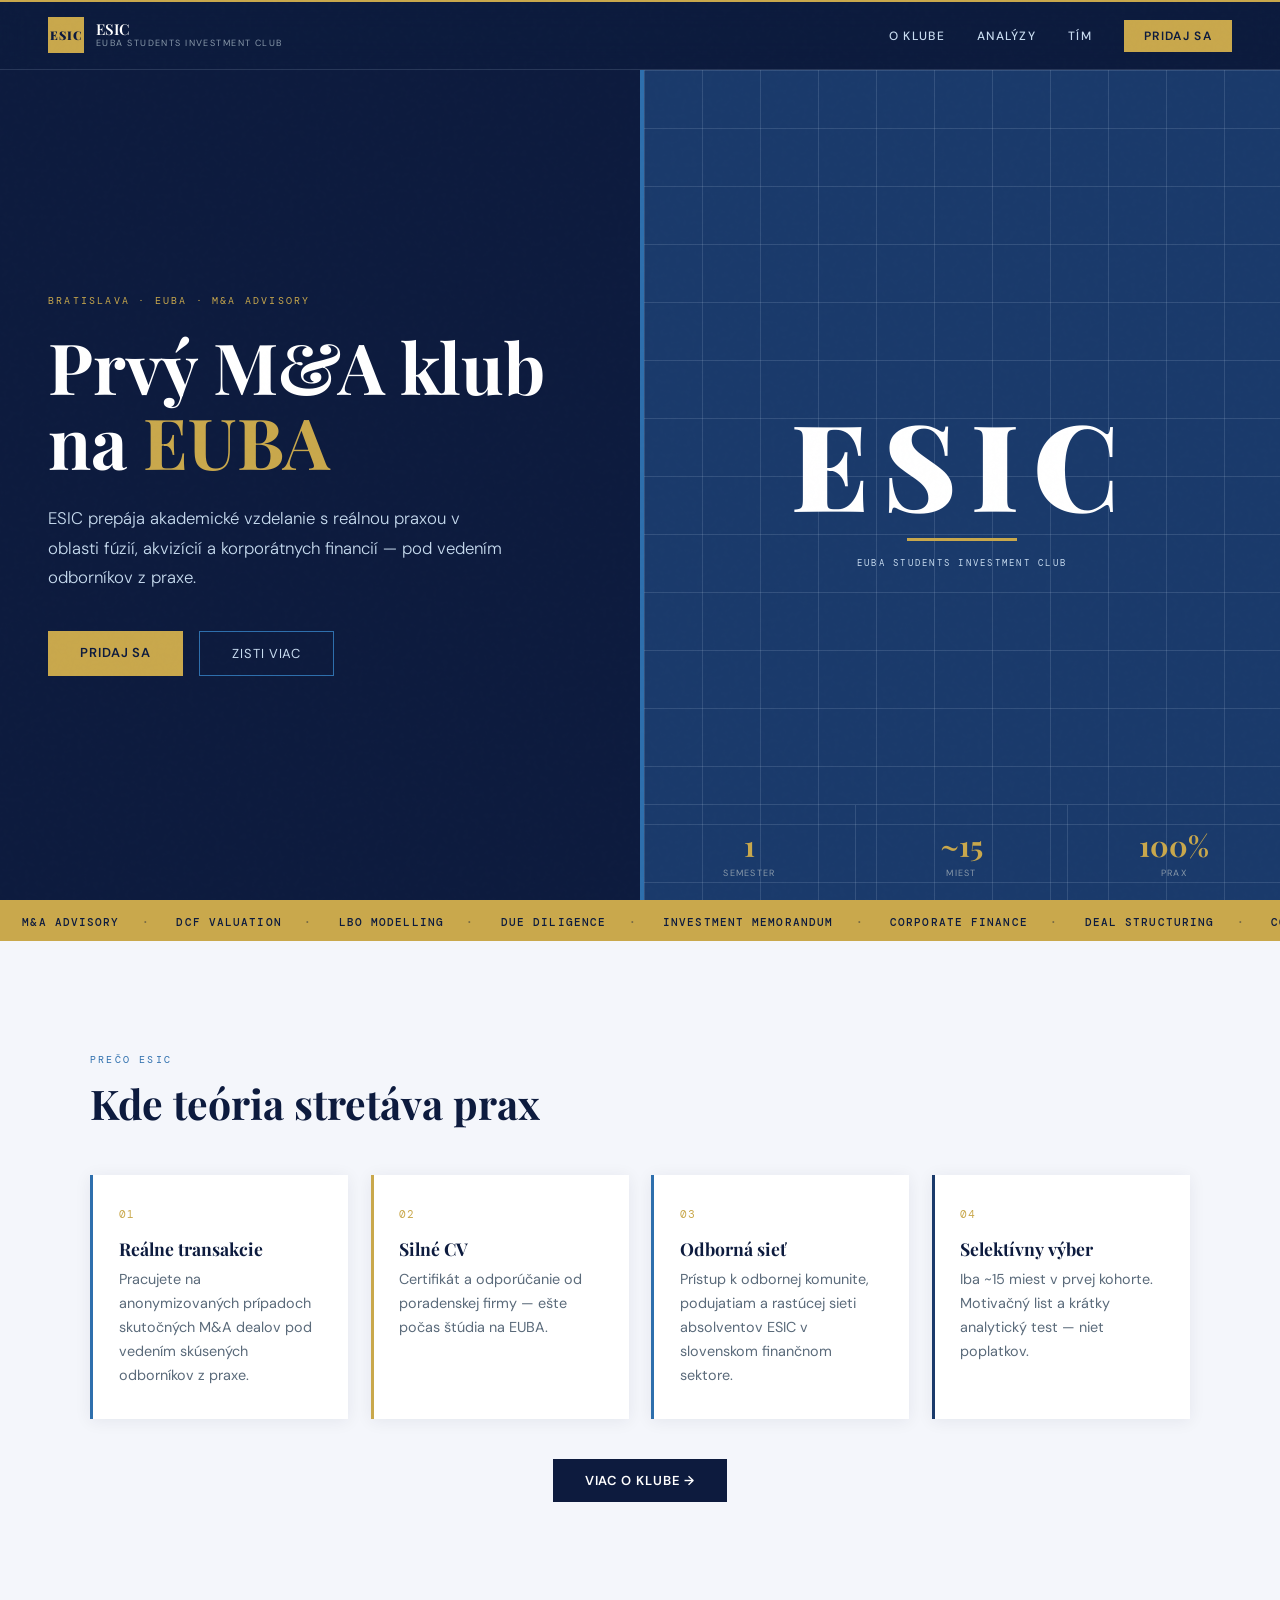
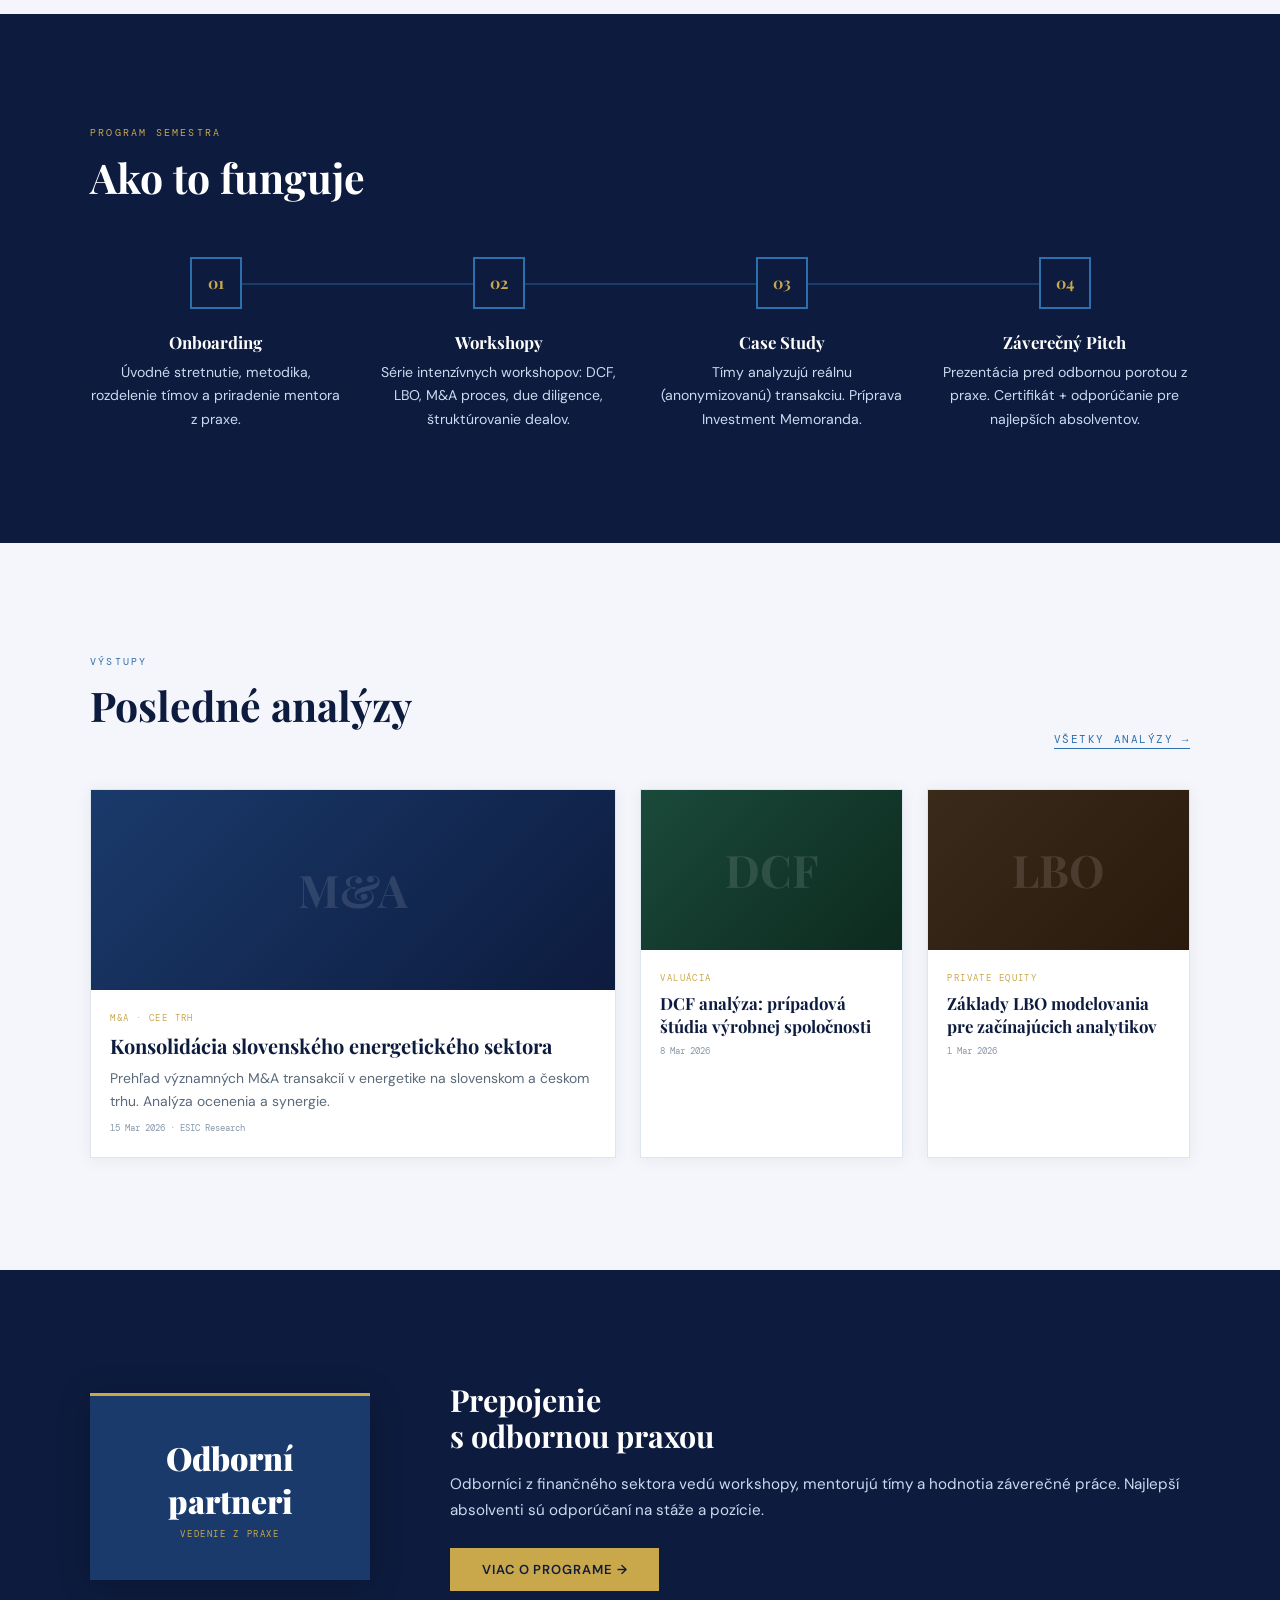
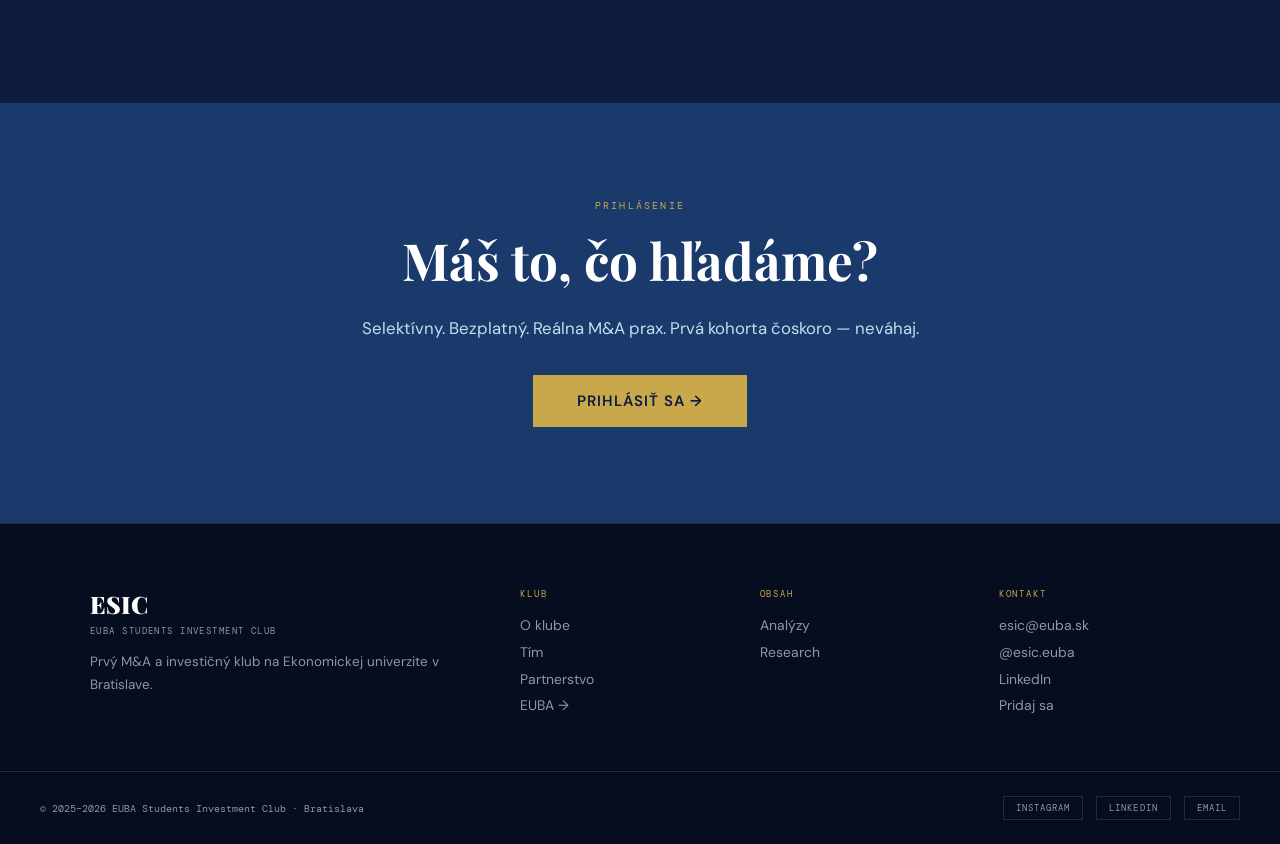
==== index.html @ 863fe32d "Add files via upload" ====
<!DOCTYPE html>
<html lang="sk">
<head>
<meta charset="UTF-8">
<meta name="viewport" content="width=device-width, initial-scale=1.0">
<title>ESIC | EUBA Students Investment Club</title>
<link rel="preconnect" href="https://fonts.googleapis.com">
<link rel="preconnect" href="https://fonts.gstatic.com" crossorigin>
<link href="https://fonts.googleapis.com/css2?family=Playfair+Display:ital,wght@0,600;0,700;0,900;1,700&family=DM+Sans:wght@300;400;500;600&family=DM+Mono:wght@400;500&display=swap" rel="stylesheet">
<link rel="stylesheet" href="style.css">
</head>
<body>

<!-- NAV -->
<nav id="navbar">
  <a href="index.html" class="nav-logo">
    <div class="nav-badge">ESIC</div>
    <div class="nav-name">ESIC <span>EUBA Students Investment Club</span></div>
  </a>
  <button class="nav-burger" id="burger" aria-label="Menu">
    <span></span><span></span><span></span>
  </button>
  <ul class="nav-links" id="navLinks">
    <li><a href="about.html">O klube</a></li>
    <li><a href="articles.html">Analýzy</a></li>
    <li><a href="team.html">Tím</a></li>
    <li><a href="join.html" class="nav-cta">Pridaj sa</a></li>
  </ul>
</nav>

<!-- HERO -->
<section class="hero">
  <div class="hero-left">
    <p class="eyebrow">Bratislava · EUBA · M&A Advisory</p>
    <h1 class="hero-title">Prvý M&amp;A klub<br>na <em>EUBA</em></h1>
    <p class="hero-sub">ESIC prepája akademické vzdelanie s reálnou praxou v oblasti fúzií, akvizícií a korporátnych financií — pod vedením odborníkov z praxe.</p>
    <div class="hero-btns">
      <a href="join.html" class="btn-gold">Pridaj sa</a>
      <a href="about.html" class="btn-outline">Zisti viac</a>
    </div>
  </div>
  <div class="hero-right">
    <div class="hero-brand">
      <div class="hero-acronym">ESIC</div>
      <div class="hero-rule"></div>
      <div class="hero-brand-sub">EUBA Students Investment Club</div>
    </div>
    <div class="hero-stats">
      <div class="stat"><span class="stat-num">1</span><span class="stat-lbl">semester</span></div>
      <div class="stat"><span class="stat-num">~15</span><span class="stat-lbl">miest</span></div>
      <div class="stat"><span class="stat-num">100%</span><span class="stat-lbl">prax</span></div>
    </div>
  </div>
</section>

<!-- TICKER -->
<div class="ticker" aria-hidden="true">
  <div class="ticker-track">
    <span>M&A Advisory</span><span class="sep">·</span>
    <span>DCF Valuation</span><span class="sep">·</span>
    <span>LBO Modelling</span><span class="sep">·</span>
    <span>Due Diligence</span><span class="sep">·</span>
    <span>Investment Memorandum</span><span class="sep">·</span>
    <span>Corporate Finance</span><span class="sep">·</span>
    <span>Deal Structuring</span><span class="sep">·</span>
    <span>Comparable Transactions</span><span class="sep">·</span>
    <span>Equity Research</span><span class="sep">·</span>
    <span>M&A Advisory</span><span class="sep">·</span>
    <span>DCF Valuation</span><span class="sep">·</span>
    <span>LBO Modelling</span><span class="sep">·</span>
    <span>Due Diligence</span><span class="sep">·</span>
    <span>Investment Memorandum</span><span class="sep">·</span>
    <span>Corporate Finance</span><span class="sep">·</span>
    <span>Deal Structuring</span><span class="sep">·</span>
    <span>Comparable Transactions</span><span class="sep">·</span>
    <span>Equity Research</span><span class="sep">·</span>
  </div>
</div>

<!-- WHY ESIC -->
<section class="why section-light">
  <div class="container">
    <div class="section-label">Prečo ESIC</div>
    <h2 class="section-title">Kde teória stretáva prax</h2>
    <div class="why-grid">
      <div class="why-card reveal">
        <div class="why-icon">01</div>
        <h3>Reálne transakcie</h3>
        <p>Pracujete na anonymizovaných prípadoch skutočných M&A dealov pod vedením skúsených odborníkov z praxe.</p>
      </div>
      <div class="why-card reveal" style="--delay:.1s">
        <div class="why-icon">02</div>
        <h3>Silné CV</h3>
        <p>Certifikát a odporúčanie od poradenskej firmy — ešte počas štúdia na EUBA.</p>
      </div>
      <div class="why-card reveal" style="--delay:.2s">
        <div class="why-icon">03</div>
        <h3>Odborná sieť</h3>
        <p>Prístup k odbornej komunite, podujatiam a rastúcej sieti absolventov ESIC v slovenskom finančnom sektore.</p>
      </div>
      <div class="why-card reveal" style="--delay:.3s">
        <div class="why-icon">04</div>
        <h3>Selektívny výber</h3>
        <p>Iba ~15 miest v prvej kohorte. Motivačný list a krátky analytický test — niet poplatkov.</p>
      </div>
    </div>
    <div class="why-cta reveal">
      <a href="about.html" class="btn-navy">Viac o klube →</a>
    </div>
  </div>
</section>

<!-- PROGRAM TIMELINE -->
<section class="timeline-section section-dark">
  <div class="container">
    <div class="section-label gold">Program semestra</div>
    <h2 class="section-title white">Ako to funguje</h2>
    <div class="timeline">
      <div class="tl-step reveal">
        <div class="tl-dot">01</div>
        <div class="tl-content">
          <h3>Onboarding</h3>
          <p>Úvodné stretnutie, metodika, rozdelenie tímov a priradenie mentora z praxe.</p>
        </div>
      </div>
      <div class="tl-step reveal" style="--delay:.1s">
        <div class="tl-dot">02</div>
        <div class="tl-content">
          <h3>Workshopy</h3>
          <p>Série intenzívnych workshopov: DCF, LBO, M&A proces, due diligence, štruktúrovanie dealov.</p>
        </div>
      </div>
      <div class="tl-step reveal" style="--delay:.2s">
        <div class="tl-dot">03</div>
        <div class="tl-content">
          <h3>Case Study</h3>
          <p>Tímy analyzujú reálnu (anonymizovanú) transakciu. Príprava Investment Memoranda.</p>
        </div>
      </div>
      <div class="tl-step reveal" style="--delay:.3s">
        <div class="tl-dot">04</div>
        <div class="tl-content">
          <h3>Záverečný Pitch</h3>
          <p>Prezentácia pred odbornou porotou z praxe. Certifikát + odporúčanie pre najlepších absolventov.</p>
        </div>
      </div>
    </div>
  </div>
</section>

<!-- LATEST ARTICLES PREVIEW -->
<section class="articles-preview section-light">
  <div class="container">
    <div class="section-header">
      <div>
        <div class="section-label">Výstupy</div>
        <h2 class="section-title">Posledné analýzy</h2>
      </div>
      <a href="articles.html" class="link-arrow">Všetky analýzy →</a>
    </div>
    <div class="articles-grid">
      <a href="articles.html" class="article-card featured reveal">
        <div class="article-thumb" style="background:linear-gradient(135deg,#1A3A6B,#0D1B3E)">
          <span class="thumb-label">M&A</span>
        </div>
        <div class="article-body">
          <span class="article-cat">M&A · CEE trh</span>
          <h3>Konsolidácia slovenského energetického sektora</h3>
          <p>Prehľad významných M&A transakcií v energetike na slovenskom a českom trhu. Analýza ocenenia a synergie.</p>
          <span class="article-meta">15 Mar 2026 · ESIC Research</span>
        </div>
      </a>
      <a href="articles.html" class="article-card reveal" style="--delay:.1s">
        <div class="article-thumb" style="background:linear-gradient(135deg,#1A4A3B,#0D2A1E)">
          <span class="thumb-label">DCF</span>
        </div>
        <div class="article-body">
          <span class="article-cat">Valuácia</span>
          <h3>DCF analýza: prípadová štúdia výrobnej spoločnosti</h3>
          <span class="article-meta">8 Mar 2026</span>
        </div>
      </a>
      <a href="articles.html" class="article-card reveal" style="--delay:.2s">
        <div class="article-thumb" style="background:linear-gradient(135deg,#3A2A1A,#2A1A0D)">
          <span class="thumb-label">LBO</span>
        </div>
        <div class="article-body">
          <span class="article-cat">Private Equity</span>
          <h3>Základy LBO modelovania pre začínajúcich analytikov</h3>
          <span class="article-meta">1 Mar 2026</span>
        </div>
      </a>
    </div>
  </div>
</section>

<!-- PARTNER STRIP -->
<section class="partner-strip section-dark">
  <div class="container partner-inner">
    <div class="partner-badge reveal">
      <div class="partner-name">Odborní partneri</div>
      <div class="partner-sub">Vedenie z praxe</div>
    </div>
    <div class="partner-text reveal" style="--delay:.1s">
      <h2 class="white">Prepojenie<br>s odbornou praxou</h2>
      <p>Odborníci z finančného sektora vedú workshopy, mentorujú tímy a hodnotia záverečné práce. Najlepší absolventi sú odporúčaní na stáže a pozície.</p>
      <a href="about.html#partner" class="btn-gold" style="margin-top:1.5rem;display:inline-block">Viac o programe →</a>
    </div>
  </div>
</section>

<!-- JOIN CTA -->
<section class="join-cta section-royal">
  <div class="container text-center reveal">
    <div class="section-label gold">Prihlásenie</div>
    <h2 class="white" style="font-family:var(--font-display);font-size:clamp(2rem,4vw,3.2rem);font-weight:700;margin:.5rem 0 1.2rem">Máš to, čo hľadáme?</h2>
    <p style="color:var(--sky);max-width:560px;margin:0 auto 2rem;font-size:1.05rem;line-height:1.75">Selektívny. Bezplatný. Reálna M&A prax. Prvá kohorta čoskoro — neváhaj.</p>
    <a href="join.html" class="btn-gold" style="font-size:15px;padding:16px 44px">Prihlásiť sa →</a>
  </div>
</section>

<!-- FOOTER -->
<footer>
  <div class="container footer-grid">
    <div class="footer-brand">
      <div class="footer-logo">ESIC</div>
      <div class="footer-tagline">EUBA Students Investment Club</div>
      <p>Prvý M&A a investičný klub na Ekonomickej univerzite v Bratislave.</p>
    </div>
    <div class="footer-col">
      <div class="footer-col-title">Klub</div>
      <a href="about.html">O klube</a>
      <a href="team.html">Tím</a>
      <a href="about.html#partner">Partnerstvo</a>
      <a href="https://www.euba.sk" target="_blank" rel="noopener">EUBA →</a>
    </div>
    <div class="footer-col">
      <div class="footer-col-title">Obsah</div>
      <a href="articles.html">Analýzy</a>
      <a href="articles.html">Research</a>
    </div>
    <div class="footer-col">
      <div class="footer-col-title">Kontakt</div>
      <a href="mailto:esic@euba.sk">esic@euba.sk</a>
      <a href="https://instagram.com/esic.euba" target="_blank" rel="noopener">@esic.euba</a>
      <a href="https://www.linkedin.com/groups/17961060" target="_blank" rel="noopener">LinkedIn</a>
      <a href="join.html">Pridaj sa</a>
    </div>
  </div>
  <div class="footer-bottom">
    <span>© 2025–2026 EUBA Students Investment Club · Bratislava</span>
    <div class="footer-socials">
      <a href="https://instagram.com/esic.euba" target="_blank" rel="noopener">Instagram</a>
      <a href="https://www.linkedin.com/groups/17961060" target="_blank" rel="noopener">LinkedIn</a>
      <a href="mailto:esic@euba.sk">Email</a>
    </div>
  </div>
</footer>

<script src="main.js"></script>
</body>
</html>
---- style.css ----
/* ── VARIABLES ─────────────────────────────────────────────────────────── */
:root {
  --navy:    #0D1B3E;
  --royal:   #1A3A6B;
  --steel:   #2E6FAD;
  --sky:     #C8DCF0;
  --gold:    #C9A84C;
  --gold-l:  #E8C96A;
  --white:   #FFFFFF;
  --off:     #F4F6FB;
  --gray:    #8899AA;
  --dark:    #1C1C1C;
  --border:  rgba(200,220,240,0.15);

  --font-display: 'Playfair Display', Georgia, serif;
  --font-body:    'DM Sans', system-ui, sans-serif;
  --font-mono:    'DM Mono', 'Courier New', monospace;
}

/* ── RESET ──────────────────────────────────────────────────────────────── */
*, *::before, *::after { box-sizing: border-box; margin: 0; padding: 0; }
html { scroll-behavior: smooth; }
body {
  font-family: var(--font-body);
  background: var(--navy);
  color: var(--white);
  overflow-x: hidden;
}
a { text-decoration: none; color: inherit; }
img { display: block; max-width: 100%; }

/* ── NOISE ──────────────────────────────────────────────────────────────── */
body::after {
  content: '';
  position: fixed; inset: 0;
  background-image: url("data:image/svg+xml,%3Csvg viewBox='0 0 200 200' xmlns='http://www.w3.org/2000/svg'%3E%3Cfilter id='n'%3E%3CfeTurbulence type='fractalNoise' baseFrequency='0.85' numOctaves='4' stitchTiles='stitch'/%3E%3C/filter%3E%3Crect width='100%25' height='100%25' filter='url(%23n)' opacity='0.035'/%3E%3C/svg%3E");
  pointer-events: none; z-index: 9999; opacity: .35;
}

/* ── CONTAINER ──────────────────────────────────────────────────────────── */
.container { max-width: 1180px; margin: 0 auto; padding: 0 2.5rem; }

/* ── SECTIONS ───────────────────────────────────────────────────────────── */
.section-dark  { background: var(--navy); padding: 7rem 0; }
.section-light { background: var(--off);  padding: 7rem 0; color: var(--dark); }
.section-royal { background: var(--royal); padding: 7rem 0; }
.text-center   { text-align: center; }

/* ── TYPOGRAPHY ─────────────────────────────────────────────────────────── */
.section-label {
  font-family: var(--font-mono);
  font-size: 10px;
  letter-spacing: .22em;
  text-transform: uppercase;
  color: var(--steel);
  margin-bottom: .9rem;
}
.section-label.gold { color: var(--gold); }

.section-title {
  font-family: var(--font-display);
  font-size: clamp(1.9rem, 3.2vw, 2.8rem);
  font-weight: 700;
  line-height: 1.15;
  color: var(--navy);
  margin-bottom: 1.2rem;
}
.section-title.white, h2.white { color: var(--white); }

/* ── BUTTONS ────────────────────────────────────────────────────────────── */
.btn-gold {
  display: inline-block;
  padding: 13px 32px;
  background: var(--gold);
  color: var(--navy);
  font-weight: 600;
  font-size: 13px;
  letter-spacing: .07em;
  text-transform: uppercase;
  transition: background .2s, transform .15s, box-shadow .2s;
}
.btn-gold:hover {
  background: var(--gold-l);
  transform: translateY(-2px);
  box-shadow: 0 8px 24px rgba(201,168,76,.28);
}
.btn-outline {
  display: inline-block;
  padding: 13px 32px;
  border: 1px solid var(--steel);
  color: var(--sky);
  font-size: 13px;
  letter-spacing: .07em;
  text-transform: uppercase;
  transition: border-color .2s, color .2s;
}
.btn-outline:hover { border-color: var(--gold); color: var(--gold); }
.btn-navy {
  display: inline-block;
  padding: 13px 32px;
  background: var(--navy);
  color: var(--white);
  font-weight: 600;
  font-size: 13px;
  letter-spacing: .07em;
  text-transform: uppercase;
  transition: background .2s;
}
.btn-navy:hover { background: var(--royal); }

/* ── NAV ────────────────────────────────────────────────────────────────── */
nav {
  position: fixed; top: 0; left: 0; right: 0; z-index: 1000;
  height: 70px;
  display: flex; align-items: center; justify-content: space-between;
  padding: 0 3rem;
  background: rgba(13,27,62,.93);
  backdrop-filter: blur(14px);
  border-bottom: 1px solid var(--border);
  transition: background .3s;
}
nav::before {
  content: '';
  position: absolute; top: 0; left: 0; right: 0; height: 2px;
  background: var(--gold);
}
.nav-logo { display: flex; align-items: center; gap: 12px; }
.nav-badge {
  width: 36px; height: 36px;
  background: var(--gold);
  display: flex; align-items: center; justify-content: center;
  font-family: var(--font-display);
  font-size: 12px; font-weight: 900;
  color: var(--navy); letter-spacing: 1px;
  flex-shrink: 0;
}
.nav-name {
  font-family: var(--font-display);
  font-size: 15px; font-weight: 600;
  color: var(--white);
  line-height: 1.2;
}
.nav-name span {
  display: block;
  font-family: var(--font-body);
  font-size: 9px; font-weight: 400;
  letter-spacing: .16em;
  color: var(--gray);
  text-transform: uppercase;
}
.nav-links {
  display: flex; align-items: center; gap: 2rem; list-style: none;
}
.nav-links a {
  font-size: 12px; font-weight: 500;
  letter-spacing: .11em; text-transform: uppercase;
  color: var(--sky);
  transition: color .2s;
  position: relative;
}
.nav-links a::after {
  content: '';
  position: absolute; bottom: -4px; left: 0; right: 0; height: 1px;
  background: var(--gold); transform: scaleX(0);
  transition: transform .2s;
}
.nav-links a:hover { color: var(--white); }
.nav-links a:hover::after { transform: scaleX(1); }
.nav-cta {
  padding: 8px 20px;
  background: var(--gold) !important;
  color: var(--navy) !important;
  font-weight: 600 !important;
}
.nav-cta:hover { background: var(--gold-l) !important; }
.nav-cta::after { display: none !important; }
.nav-links a.active { color: var(--gold); }
.nav-links a.active::after { transform: scaleX(1); }

/* Mobile burger */
.nav-burger {
  display: none; flex-direction: column; gap: 5px;
  background: none; border: none; cursor: pointer; padding: 4px;
}
.nav-burger span {
  display: block; width: 24px; height: 2px; background: var(--white);
  transition: transform .3s, opacity .3s;
}
nav.open .nav-burger span:nth-child(1) { transform: translateY(7px) rotate(45deg); }
nav.open .nav-burger span:nth-child(2) { opacity: 0; }
nav.open .nav-burger span:nth-child(3) { transform: translateY(-7px) rotate(-45deg); }

/* ── HERO ────────────────────────────────────────────────────────────────── */
.hero {
  min-height: 100vh;
  display: grid; grid-template-columns: 1fr 1fr;
  padding-top: 70px;
}
.hero-left {
  display: flex; flex-direction: column; justify-content: center;
  padding: 5rem 3rem 5rem 3rem;
  max-width: 600px;
}
.eyebrow {
  font-family: var(--font-mono);
  font-size: 10px; letter-spacing: .22em; text-transform: uppercase;
  color: var(--gold); margin-bottom: 1.4rem;
  opacity: 0; animation: fadeUp .8s .2s forwards;
}
.hero-title {
  font-family: var(--font-display);
  font-size: clamp(3rem, 5.5vw, 5.6rem);
  font-weight: 700; line-height: 1.06;
  color: var(--white); margin-bottom: 1.6rem;
  opacity: 0; animation: fadeUp .8s .35s forwards;
}
.hero-title em { font-style: normal; color: var(--gold); }
.hero-sub {
  font-size: 1.05rem; font-weight: 300; line-height: 1.75;
  color: var(--sky); margin-bottom: 2.4rem; max-width: 460px;
  opacity: 0; animation: fadeUp .8s .5s forwards;
}
.hero-btns {
  display: flex; gap: 1rem; flex-wrap: wrap;
  opacity: 0; animation: fadeUp .8s .65s forwards;
}

.hero-right {
  background: var(--royal);
  border-left: 4px solid var(--steel);
  display: flex; flex-direction: column;
  justify-content: center; align-items: center;
  position: relative; overflow: hidden;
}
.hero-right::before {
  content: '';
  position: absolute; inset: 0;
  background-image:
    linear-gradient(var(--border) 1px, transparent 1px),
    linear-gradient(90deg, var(--border) 1px, transparent 1px);
  background-size: 58px 58px;
}
.hero-brand { position: relative; z-index: 1; text-align: center; }
.hero-acronym {
  font-family: var(--font-display); font-size: 7.5rem; font-weight: 900;
  color: var(--white); letter-spacing: .12em; line-height: 1;
  opacity: 0; animation: fadeIn 1s .8s forwards;
}
.hero-rule {
  width: 110px; height: 3px; background: var(--gold);
  margin: 1rem auto; opacity: 0; animation: fadeIn 1s 1s forwards;
}
.hero-brand-sub {
  font-family: var(--font-mono); font-size: 9px; letter-spacing: .25em;
  text-transform: uppercase; color: var(--sky);
  opacity: 0; animation: fadeIn 1s 1.1s forwards;
}
.hero-stats {
  position: absolute; bottom: 0; left: 0; right: 0;
  display: grid; grid-template-columns: repeat(3,1fr);
  border-top: 1px solid var(--border);
  z-index: 1;
  opacity: 0; animation: fadeIn 1s 1.3s forwards;
}
.stat {
  display: flex; flex-direction: column; align-items: center;
  padding: 1.3rem .5rem; border-right: 1px solid var(--border);
}
.stat:last-child { border-right: none; }
.stat-num {
  font-family: var(--font-display); font-size: 1.8rem; font-weight: 700; color: var(--gold);
}
.stat-lbl { font-size: 9px; letter-spacing: .14em; text-transform: uppercase; color: var(--gray); margin-top: 3px; }

/* ── TICKER ─────────────────────────────────────────────────────────────── */
.ticker {
  background: var(--gold); color: var(--navy);
  padding: 10px 0; overflow: hidden; white-space: nowrap;
}
.ticker-track {
  display: inline-block;
  animation: ticker 30s linear infinite;
}
.ticker-track span {
  display: inline-block;
  font-family: var(--font-mono); font-size: 11px;
  font-weight: 500; letter-spacing: .1em; text-transform: uppercase;
  padding: 0 1.4rem;
}
.ticker-track .sep { opacity: .45; padding: 0; }

/* ── WHY GRID ────────────────────────────────────────────────────────────── */
.why-grid {
  display: grid; grid-template-columns: repeat(4,1fr); gap: 1.4rem;
  margin: 3rem 0 2.5rem;
}
.why-card {
  background: var(--white);
  padding: 2rem 1.6rem;
  border-left: 3px solid var(--steel);
  box-shadow: 0 2px 16px rgba(13,27,62,.07);
  transition: box-shadow .2s, transform .2s;
}
.why-card:nth-child(2) { border-color: var(--gold); }
.why-card:nth-child(4) { border-color: var(--royal); }
.why-card:hover { box-shadow: 0 8px 28px rgba(13,27,62,.13); transform: translateY(-3px); }
.why-icon {
  font-family: var(--font-mono); font-size: 11px; color: var(--gold);
  letter-spacing: .1em; margin-bottom: 1rem;
}
.why-card h3 { font-family: var(--font-display); font-size: 1.1rem; font-weight: 700; color: var(--navy); margin-bottom: .5rem; }
.why-card p  { font-size: .9rem; line-height: 1.65; color: #5a6a7a; }
.why-cta { text-align: center; }

/* ── TIMELINE ────────────────────────────────────────────────────────────── */
.timeline { display: grid; grid-template-columns: repeat(4,1fr); gap: 2rem; margin-top: 3.5rem; position: relative; }
.timeline::before {
  content: ''; position: absolute; top: 26px;
  left: calc(12.5% + .5rem); right: calc(12.5% + .5rem); height: 2px;
  background: var(--steel); opacity: .4;
}
.tl-step { display: flex; flex-direction: column; align-items: center; text-align: center; }
.tl-dot {
  width: 52px; height: 52px; border: 2px solid var(--steel);
  background: var(--navy);
  display: flex; align-items: center; justify-content: center;
  font-family: var(--font-display); font-size: 1rem; font-weight: 700;
  color: var(--gold); margin-bottom: 1.4rem; position: relative; z-index: 1;
  transition: background .2s, border-color .2s;
}
.tl-step:hover .tl-dot { background: var(--gold); color: var(--navy); border-color: var(--gold); }
.tl-content h3 { font-family: var(--font-display); font-size: 1.05rem; font-weight: 700; color: var(--white); margin-bottom: .5rem; }
.tl-content p  { font-size: .88rem; line-height: 1.65; color: var(--sky); }

/* ── ARTICLES PREVIEW ───────────────────────────────────────────────────── */
.section-header {
  display: flex; align-items: flex-end; justify-content: space-between;
  margin-bottom: 2.5rem;
}
.link-arrow {
  font-family: var(--font-mono); font-size: 11px; letter-spacing: .14em;
  text-transform: uppercase; color: var(--steel);
  border-bottom: 1px solid var(--steel); padding-bottom: 2px;
  transition: color .2s, border-color .2s;
}
.link-arrow:hover { color: var(--gold); border-color: var(--gold); }

.articles-grid {
  display: grid; grid-template-columns: 2fr 1fr 1fr; gap: 1.5rem;
}
.article-card {
  background: var(--white); overflow: hidden;
  border: 1px solid #dde6f0;
  box-shadow: 0 2px 16px rgba(13,27,62,.06);
  transition: box-shadow .2s, transform .2s, border-color .2s;
  display: block; color: var(--dark);
}
.article-card:hover { box-shadow: 0 8px 28px rgba(13,27,62,.14); transform: translateY(-3px); border-color: var(--gold); }
.article-thumb {
  height: 160px; position: relative;
  display: flex; align-items: center; justify-content: center;
}
.article-card.featured .article-thumb { height: 200px; }
.thumb-label {
  font-family: var(--font-display); font-size: 2.8rem; font-weight: 700;
  color: rgba(255,255,255,.12);
}
.article-body { padding: 1.4rem 1.2rem; }
.article-cat {
  font-family: var(--font-mono); font-size: 9px; letter-spacing: .16em;
  text-transform: uppercase; color: var(--gold); display: block; margin-bottom: .5rem;
}
.article-card h3 {
  font-family: var(--font-display); font-size: 1.05rem; font-weight: 700;
  color: var(--navy); line-height: 1.35; margin-bottom: .5rem;
}
.article-card.featured h3 { font-size: 1.25rem; }
.article-card p { font-size: .87rem; line-height: 1.65; color: #5a6a7a; margin-bottom: .6rem; }
.article-meta { font-family: var(--font-mono); font-size: 9px; color: var(--gray); display: block; }

/* ── PARTNER STRIP ──────────────────────────────────────────────────────── */
.partner-inner { display: grid; grid-template-columns: 280px 1fr; gap: 5rem; align-items: center; }
.partner-badge {
  background: var(--royal);
  border-top: 3px solid var(--gold);
  padding: 2.5rem 2rem; text-align: center;
  box-shadow: 0 4px 32px rgba(0,0,0,.2);
}
.partner-name { font-family: var(--font-display); font-size: 2rem; font-weight: 900; color: var(--white); }
.partner-sub  { font-family: var(--font-mono); font-size: 9px; letter-spacing: .18em; color: var(--gold); text-transform: uppercase; margin-top: .4rem; }
.partner-text h2 { font-family: var(--font-display); font-size: 1.9rem; font-weight: 700; line-height: 1.2; color: var(--white); margin-bottom: 1rem; }
.partner-text p  { font-size: .95rem; line-height: 1.75; color: var(--sky); }

/* ── JOIN CTA ────────────────────────────────────────────────────────────── */
.join-cta { padding: 6rem 0; }

/* ── FOOTER ─────────────────────────────────────────────────────────────── */
footer { background: #060D1E; padding: 4rem 0 0; border-top: 1px solid var(--border); }
.footer-grid {
  display: grid; grid-template-columns: 2fr 1fr 1fr 1fr; gap: 3rem;
  padding-bottom: 3rem;
}
.footer-logo { font-family: var(--font-display); font-size: 1.5rem; font-weight: 900; color: var(--white); }
.footer-tagline {
  font-family: var(--font-mono); font-size: 9px; letter-spacing: .16em;
  text-transform: uppercase; color: var(--gray); margin: .3rem 0 .9rem;
}
.footer-brand p { font-size: .84rem; line-height: 1.7; color: var(--gray); }
.footer-col-title {
  font-family: var(--font-mono); font-size: 9px; letter-spacing: .2em;
  text-transform: uppercase; color: var(--gold); margin-bottom: 1rem;
}
.footer-col a { display: block; font-size: .87rem; color: var(--gray); margin-bottom: .55rem; transition: color .2s; }
.footer-col a:hover { color: var(--white); }
.footer-bottom {
  padding: 1.5rem 2.5rem;
  border-top: 1px solid var(--border);
  display: flex; align-items: center; justify-content: space-between;
}
.footer-bottom span { font-family: var(--font-mono); font-size: 10px; color: var(--gray); }
.footer-socials { display: flex; gap: .8rem; }
.footer-socials a {
  font-family: var(--font-mono); font-size: 9px; letter-spacing: .12em; text-transform: uppercase;
  color: var(--gray); border: 1px solid var(--border); padding: 5px 12px;
  transition: color .2s, border-color .2s;
}
.footer-socials a:hover { color: var(--gold); border-color: var(--gold); }

/* ── PAGE HERO (inner pages) ────────────────────────────────────────────── */
.page-hero {
  min-height: 38vh;
  background: var(--navy);
  display: flex; align-items: flex-end;
  padding: calc(70px + 4rem) 0 3.5rem;
  position: relative; overflow: hidden;
}
.page-hero::before {
  content: ''; position: absolute; inset: 0;
  background-image:
    linear-gradient(var(--border) 1px,transparent 1px),
    linear-gradient(90deg,var(--border) 1px,transparent 1px);
  background-size: 62px 62px;
}
.page-hero::after { content: ''; position: absolute; top: 0; left: 0; right: 0; height: 3px; background: var(--gold); }
.page-hero-inner { position: relative; z-index: 1; }
.page-hero .eyebrow { opacity: 1; animation: none; }
.page-hero h1 {
  font-family: var(--font-display); font-size: clamp(2.4rem,5vw,4.2rem);
  font-weight: 700; color: var(--white); line-height: 1.08; margin-top: .5rem;
}

/* ── ABOUT PAGE ─────────────────────────────────────────────────────────── */
.about-grid { display: grid; grid-template-columns: 1fr 1fr; gap: 5rem; align-items: start; }
.about-grid p { font-size: 1rem; line-height: 1.8; color: #3a4a5c; margin-bottom: 1.1rem; }
.about-grid p strong { color: var(--navy); }
.about-cards { display: grid; grid-template-columns: 1fr 1fr; gap: 1.2rem; }
.about-card {
  background: var(--white); padding: 1.6rem 1.4rem;
  border-left: 3px solid var(--steel);
  box-shadow: 0 2px 14px rgba(13,27,62,.07);
  transition: transform .2s, box-shadow .2s;
}
.about-card:nth-child(2) { border-color: var(--gold); }
.about-card:nth-child(3) { border-color: var(--royal); }
.about-card:hover { transform: translateY(-3px); box-shadow: 0 8px 24px rgba(13,27,62,.12); }
.about-card h4 { font-family: var(--font-display); font-size: 1rem; font-weight: 700; color: var(--navy); margin-bottom: .4rem; }
.about-card p  { font-size: .88rem; line-height: 1.6; color: #5a6a7a; margin: 0; }

/* Divisions */
.divisions-grid { display: grid; grid-template-columns: repeat(3,1fr); gap: 1.5rem; margin-top: 2.5rem; }
.division-card {
  background: var(--royal); padding: 2.2rem 1.8rem;
  border: 1px solid var(--border); position: relative; overflow: hidden;
  transition: border-color .2s, transform .2s;
}
.division-card::before { content: ''; position: absolute; top: 0; left: 0; right: 0; height: 3px; background: var(--steel); }
.division-card:nth-child(2)::before { background: var(--gold); }
.division-card:nth-child(3)::before { background: var(--sky); }
.division-card:hover { border-color: var(--steel); transform: translateY(-4px); }
.div-num { font-family: var(--font-mono); font-size: 10px; letter-spacing: .18em; color: var(--gray); margin-bottom: 1rem; }
.division-card h3 { font-family: var(--font-display); font-size: 1.3rem; font-weight: 700; color: var(--white); margin-bottom: .8rem; }
.division-card p  { font-size: .9rem; line-height: 1.7; color: var(--sky); }
.div-tags { margin-top: 1.2rem; display: flex; flex-wrap: wrap; gap: .4rem; }
.tag {
  font-family: var(--font-mono); font-size: 9px; letter-spacing: .1em;
  padding: 4px 10px; border: 1px solid var(--border); color: var(--gray); text-transform: uppercase;
}

/* ── ARTICLES PAGE ──────────────────────────────────────────────────────── */
.filters { display: flex; gap: .6rem; margin-bottom: 2.5rem; flex-wrap: wrap; }
.filter-btn {
  font-family: var(--font-mono); font-size: 10px; letter-spacing: .12em; text-transform: uppercase;
  padding: 7px 18px; border: 1px solid var(--border); color: var(--sky);
  background: none; cursor: pointer; transition: all .2s;
}
.filter-btn:hover, .filter-btn.active { background: var(--gold); color: var(--navy); border-color: var(--gold); }
.articles-full { display: grid; grid-template-columns: repeat(3,1fr); gap: 1.5rem; }
.article-card-dark {
  background: var(--royal); border: 1px solid var(--border); overflow: hidden;
  transition: border-color .2s, transform .2s; display: block; color: var(--white);
}
.article-card-dark:hover { border-color: var(--gold); transform: translateY(-3px); }
.article-card-dark .article-thumb { height: 160px; }
.article-card-dark .article-body { padding: 1.4rem 1.2rem; }
.article-card-dark h3 { font-family: var(--font-display); font-size: 1rem; font-weight: 700; color: var(--white); line-height: 1.35; margin-bottom: .5rem; }
.article-card-dark p  { font-size: .87rem; line-height: 1.6; color: var(--sky); margin-bottom: .5rem; }

/* ── TEAM PAGE ──────────────────────────────────────────────────────────── */
.team-grid { display: grid; grid-template-columns: repeat(3,1fr); gap: 2rem; margin-top: 2.5rem; }
.team-card {
  background: var(--royal); border: 1px solid var(--border); padding: 2rem 1.8rem;
  border-top: 3px solid var(--steel);
  transition: transform .2s, border-color .2s;
}
.team-card:nth-child(2) { border-top-color: var(--gold); }
.team-card:hover { transform: translateY(-3px); border-color: var(--steel); }
.team-avatar {
  width: 72px; height: 72px; background: var(--navy);
  display: flex; align-items: center; justify-content: center;
  font-family: var(--font-display); font-size: 1.4rem; font-weight: 700; color: var(--gold);
  margin-bottom: 1.2rem;
}
.team-card h3 { font-family: var(--font-display); font-size: 1.1rem; font-weight: 700; color: var(--white); margin-bottom: .2rem; }
.team-role { font-family: var(--font-mono); font-size: 9px; letter-spacing: .15em; color: var(--gold); text-transform: uppercase; margin-bottom: .8rem; display: block; }
.team-card p { font-size: .88rem; line-height: 1.65; color: var(--sky); }
.team-links { display: flex; gap: .6rem; margin-top: 1rem; }
.team-link {
  font-family: var(--font-mono); font-size: 9px; letter-spacing: .1em; text-transform: uppercase;
  padding: 5px 12px; border: 1px solid var(--border); color: var(--gray);
  transition: color .2s, border-color .2s;
}
.team-link:hover { color: var(--gold); border-color: var(--gold); }

/* ── JOIN PAGE ──────────────────────────────────────────────────────────── */
.join-layout { display: grid; grid-template-columns: 1fr 1.4fr; gap: 5rem; align-items: start; }
.join-info h2 { font-family: var(--font-display); font-size: 1.6rem; font-weight: 700; color: var(--white); margin-bottom: 1rem; }
.join-info p  { font-size: .95rem; line-height: 1.75; color: var(--sky); margin-bottom: 1.2rem; }
.req-list { list-style: none; margin: 1.5rem 0; }
.req-list li {
  display: flex; align-items: flex-start; gap: .8rem;
  padding: .7rem 0; border-bottom: 1px solid var(--border);
  font-size: .92rem; color: var(--sky);
}
.req-list li::before { content: '—'; color: var(--gold); font-weight: 700; flex-shrink: 0; }

/* Contact form */
.contact-form {
  background: var(--royal); padding: 2.5rem 2rem;
  border-top: 3px solid var(--gold);
}
.form-title { font-family: var(--font-display); font-size: 1.3rem; font-weight: 700; color: var(--white); margin-bottom: .4rem; }
.form-sub   { font-size: .88rem; color: var(--sky); margin-bottom: 2rem; }
.form-row   { display: grid; grid-template-columns: 1fr 1fr; gap: 1rem; }
.form-group { margin-bottom: 1.2rem; }
.form-group label {
  display: block; font-family: var(--font-mono); font-size: 9px;
  letter-spacing: .16em; text-transform: uppercase; color: var(--gold); margin-bottom: .4rem;
}
.form-group input,
.form-group select,
.form-group textarea {
  width: 100%; background: var(--navy); border: 1px solid var(--border);
  color: var(--white); font-family: var(--font-body); font-size: .92rem;
  padding: .75rem 1rem; outline: none;
  transition: border-color .2s;
}
.form-group input:focus,
.form-group select:focus,
.form-group textarea:focus { border-color: var(--gold); }
.form-group input::placeholder,
.form-group textarea::placeholder { color: var(--gray); }
.form-group select option { background: var(--navy); }
.form-group textarea { resize: vertical; min-height: 130px; }
.form-checkbox { display: flex; align-items: flex-start; gap: .8rem; margin-bottom: 1.5rem; }
.form-checkbox input { width: 16px; height: 16px; flex-shrink: 0; margin-top: 2px; accent-color: var(--gold); }
.form-checkbox label { font-size: .85rem; color: var(--sky); line-height: 1.5; }
.form-checkbox label a { color: var(--gold); text-decoration: underline; }
.form-submit { width: 100%; padding: 14px; background: var(--gold); color: var(--navy); font-weight: 700; font-size: 13px; letter-spacing: .08em; text-transform: uppercase; border: none; cursor: pointer; transition: background .2s, transform .15s; }
.form-submit:hover { background: var(--gold-l); transform: translateY(-1px); }
.form-success { display: none; text-align: center; padding: 2rem; }
.form-success.show { display: block; }
.form-success h3 { font-family: var(--font-display); font-size: 1.4rem; font-weight: 700; color: var(--gold); margin-bottom: .8rem; }
.form-success p { color: var(--sky); }

/* ── ANIMATIONS ─────────────────────────────────────────────────────────── */
@keyframes fadeUp {
  from { opacity: 0; transform: translateY(22px); }
  to   { opacity: 1; transform: translateY(0); }
}
@keyframes fadeIn {
  from { opacity: 0; } to { opacity: 1; }
}
@keyframes ticker {
  from { transform: translateX(0); }
  to   { transform: translateX(-50%); }
}
.reveal {
  opacity: 0; transform: translateY(28px);
  transition: opacity .7s ease var(--delay, 0s), transform .7s ease var(--delay, 0s);
}
.reveal.visible { opacity: 1; transform: translateY(0); }

/* ── RESPONSIVE ─────────────────────────────────────────────────────────── */
@media (max-width: 1024px) {
  .hero { grid-template-columns: 1fr; }
  .hero-right { min-height: 260px; padding: 2rem; }
  .hero-stats  { position: static; }
  .hero-left   { padding: 5rem 2rem 3rem; max-width: 100%; }
  nav { padding: 0 1.5rem; }
  .why-grid { grid-template-columns: 1fr 1fr; }
  .timeline { grid-template-columns: 1fr 1fr; }
  .timeline::before { display: none; }
  .articles-grid { grid-template-columns: 1fr; }
  .articles-full  { grid-template-columns: 1fr 1fr; }
  .about-grid    { grid-template-columns: 1fr; }
  .partner-inner { grid-template-columns: 1fr; gap: 2.5rem; }
  .join-layout   { grid-template-columns: 1fr; }
  .footer-grid   { grid-template-columns: 1fr 1fr; }
  .team-grid     { grid-template-columns: 1fr 1fr; }
  .divisions-grid { grid-template-columns: 1fr; }
}
@media (max-width: 700px) {
  .nav-links { display: none; flex-direction: column; position: absolute; top: 70px; left: 0; right: 0; background: rgba(13,27,62,.98); padding: 1.5rem 2rem; gap: 1.2rem; border-bottom: 1px solid var(--border); }
  nav.open .nav-links { display: flex; }
  .nav-burger { display: flex; }
  .why-grid { grid-template-columns: 1fr; }
  .articles-full  { grid-template-columns: 1fr; }
  .team-grid { grid-template-columns: 1fr; }
  .form-row  { grid-template-columns: 1fr; }
  .footer-grid { grid-template-columns: 1fr; }
  .footer-bottom { flex-direction: column; gap: 1rem; padding: 1.5rem; }
  .about-cards { grid-template-columns: 1fr; }
}
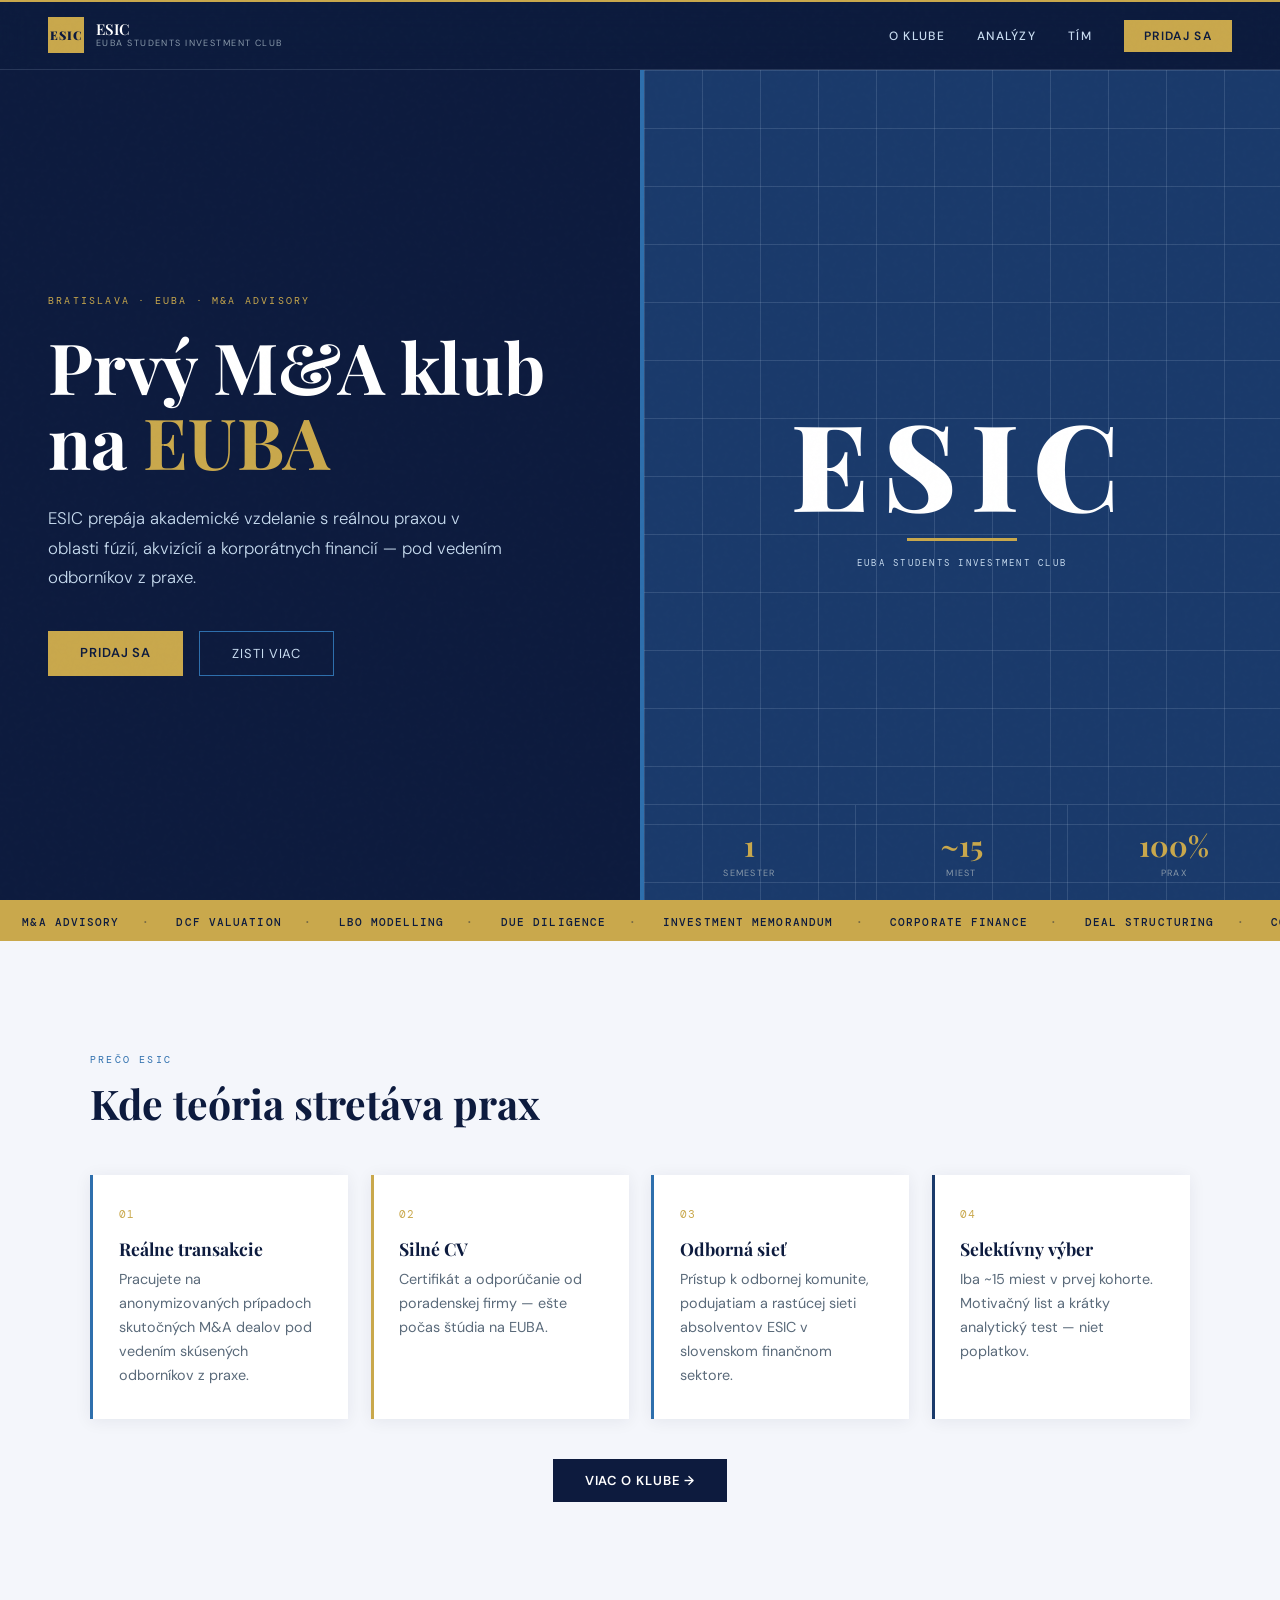
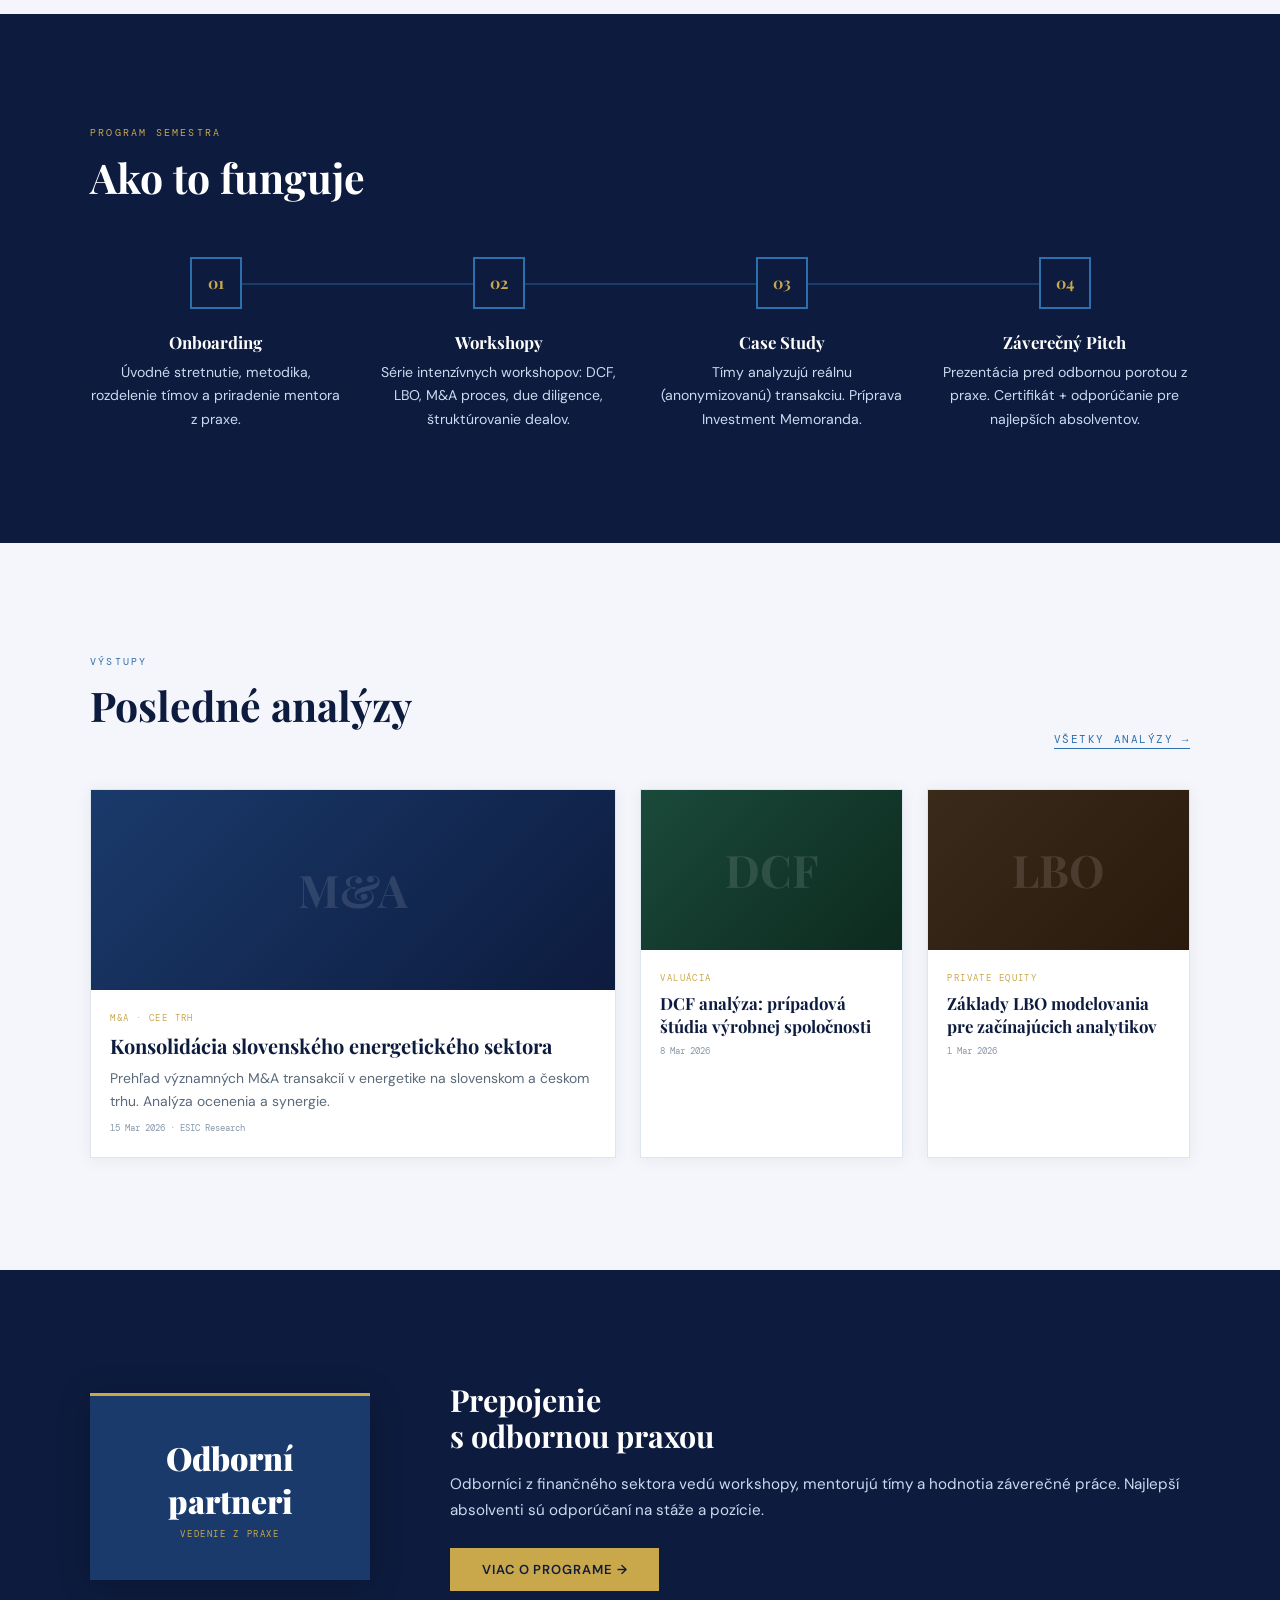
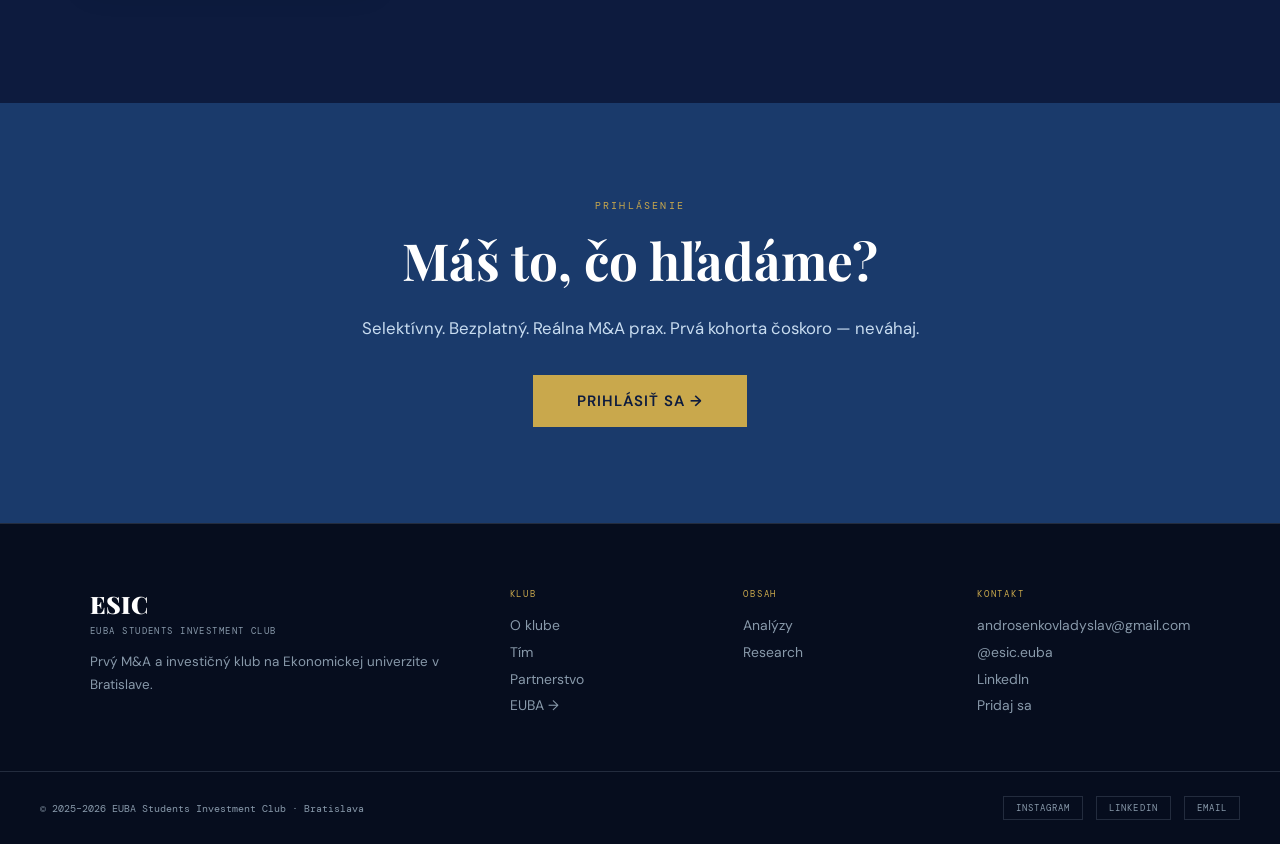
==== commit c0579608: "Add files via upload" ====
--- a/index.html
+++ b/index.html
@@ -241,7 +241,7 @@
     </div>
     <div class="footer-col">
       <div class="footer-col-title">Kontakt</div>
-      <a href="mailto:esic@euba.sk">esic@euba.sk</a>
+      <a href="mailto:androsenkovladyslav@gmail.com">androsenkovladyslav@gmail.com</a>
       <a href="https://instagram.com/esic.euba" target="_blank" rel="noopener">@esic.euba</a>
       <a href="https://www.linkedin.com/groups/17961060" target="_blank" rel="noopener">LinkedIn</a>
       <a href="join.html">Pridaj sa</a>
@@ -252,7 +252,7 @@
     <div class="footer-socials">
       <a href="https://instagram.com/esic.euba" target="_blank" rel="noopener">Instagram</a>
       <a href="https://www.linkedin.com/groups/17961060" target="_blank" rel="noopener">LinkedIn</a>
-      <a href="mailto:esic@euba.sk">Email</a>
+      <a href="mailto:androsenkovladyslav@gmail.com">Email</a>
     </div>
   </div>
 </footer>
--- a/style.css
+++ b/style.css
@@ -428,11 +428,12 @@
 
 /* ── PAGE HERO (inner pages) ────────────────────────────────────────────── */
 .page-hero {
-  min-height: 38vh;
+  min-height: 32vh;
   background: var(--navy);
   display: flex; align-items: flex-end;
-  padding: calc(70px + 4rem) 0 3.5rem;
+  padding: calc(70px + 3rem) 0 3rem;
   position: relative; overflow: hidden;
+  width: 100%;
 }
 .page-hero::before {
   content: ''; position: absolute; inset: 0;
@@ -506,11 +507,12 @@
 .article-card-dark p  { font-size: .87rem; line-height: 1.6; color: var(--sky); margin-bottom: .5rem; }
 
 /* ── TEAM PAGE ──────────────────────────────────────────────────────────── */
-.team-grid { display: grid; grid-template-columns: repeat(3,1fr); gap: 2rem; margin-top: 2.5rem; }
+.team-grid { display: grid; grid-template-columns: repeat(3,1fr); gap: 2rem; margin-top: 2.5rem; width: 100%; }
 .team-card {
   background: var(--royal); border: 1px solid var(--border); padding: 2rem 1.8rem;
   border-top: 3px solid var(--steel);
   transition: transform .2s, border-color .2s;
+  min-width: 0; overflow: hidden; width: 100%;
 }
 .team-card:nth-child(2) { border-top-color: var(--gold); }
 .team-card:hover { transform: translateY(-3px); border-color: var(--steel); }
@@ -601,6 +603,11 @@
 .reveal.visible { opacity: 1; transform: translateY(0); }
 
 /* ── RESPONSIVE ─────────────────────────────────────────────────────────── */
+
+/* Prevent ANY horizontal overflow on all devices */
+html { overflow-x: hidden; max-width: 100%; }
+body { overflow-x: hidden; max-width: 100%; }
+
 @media (max-width: 1024px) {
   .hero { grid-template-columns: 1fr; }
   .hero-right { min-height: 260px; padding: 2rem; }
@@ -619,15 +626,76 @@
   .team-grid     { grid-template-columns: 1fr 1fr; }
   .divisions-grid { grid-template-columns: 1fr; }
 }
+
 @media (max-width: 700px) {
-  .nav-links { display: none; flex-direction: column; position: absolute; top: 70px; left: 0; right: 0; background: rgba(13,27,62,.98); padding: 1.5rem 2rem; gap: 1.2rem; border-bottom: 1px solid var(--border); }
+  /* Nav */
+  .nav-links {
+    display: none; flex-direction: column;
+    position: absolute; top: 70px; left: 0; right: 0;
+    background: rgba(13,27,62,.98);
+    padding: 1.5rem 1.5rem; gap: 1.2rem;
+    border-bottom: 1px solid var(--border);
+    width: 100%;
+  }
   nav.open .nav-links { display: flex; }
   .nav-burger { display: flex; }
+
+  /* Container — tighter padding on small screens */
+  .container { padding: 0 1.2rem; }
+
+  /* Sections — reduce vertical padding on mobile */
+  .section-dark  { padding: 4rem 0; }
+  .section-light { padding: 4rem 0; }
+  .section-royal { padding: 4rem 0; }
+
+  /* Page hero — fix the gap between nav and content */
+  .page-hero {
+    min-height: auto;
+    padding: calc(70px + 2rem) 0 2rem;
+  }
+  .page-hero h1 { font-size: clamp(2rem, 8vw, 3rem); }
+
+  /* Hero homepage */
+  .hero-left { padding: 4rem 1.2rem 2.5rem; }
+  .hero-right { min-height: 220px; padding: 1.5rem; }
+  .hero-acronym { font-size: 5rem; }
+
+  /* Grids */
   .why-grid { grid-template-columns: 1fr; }
   .articles-full  { grid-template-columns: 1fr; }
-  .team-grid { grid-template-columns: 1fr; }
+  .about-cards { grid-template-columns: 1fr; }
+
+  /* Team — single column, cards full width, no overflow */
+  .team-grid {
+    grid-template-columns: 1fr;
+    gap: 1.2rem;
+  }
+  .team-card {
+    width: 100%;
+    min-width: 0;
+    padding: 1.5rem 1.2rem;
+  }
+  .team-avatar {
+    width: 60px;
+    height: 60px;
+    font-size: 1.1rem;
+  }
+  .team-links { flex-wrap: wrap; }
+
+  /* Join form */
   .form-row  { grid-template-columns: 1fr; }
+  .join-layout { gap: 2.5rem; }
+
+  /* Footer */
   .footer-grid { grid-template-columns: 1fr; }
   .footer-bottom { flex-direction: column; gap: 1rem; padding: 1.5rem; }
-  .about-cards { grid-template-columns: 1fr; }
-}
+
+  /* Divisions */
+  .divisions-grid { grid-template-columns: 1fr; }
+
+  /* Timeline — single column */
+  .timeline { grid-template-columns: 1fr; gap: 1.5rem; }
+
+  /* Partner */
+  .partner-inner { grid-template-columns: 1fr; gap: 2rem; }
+}
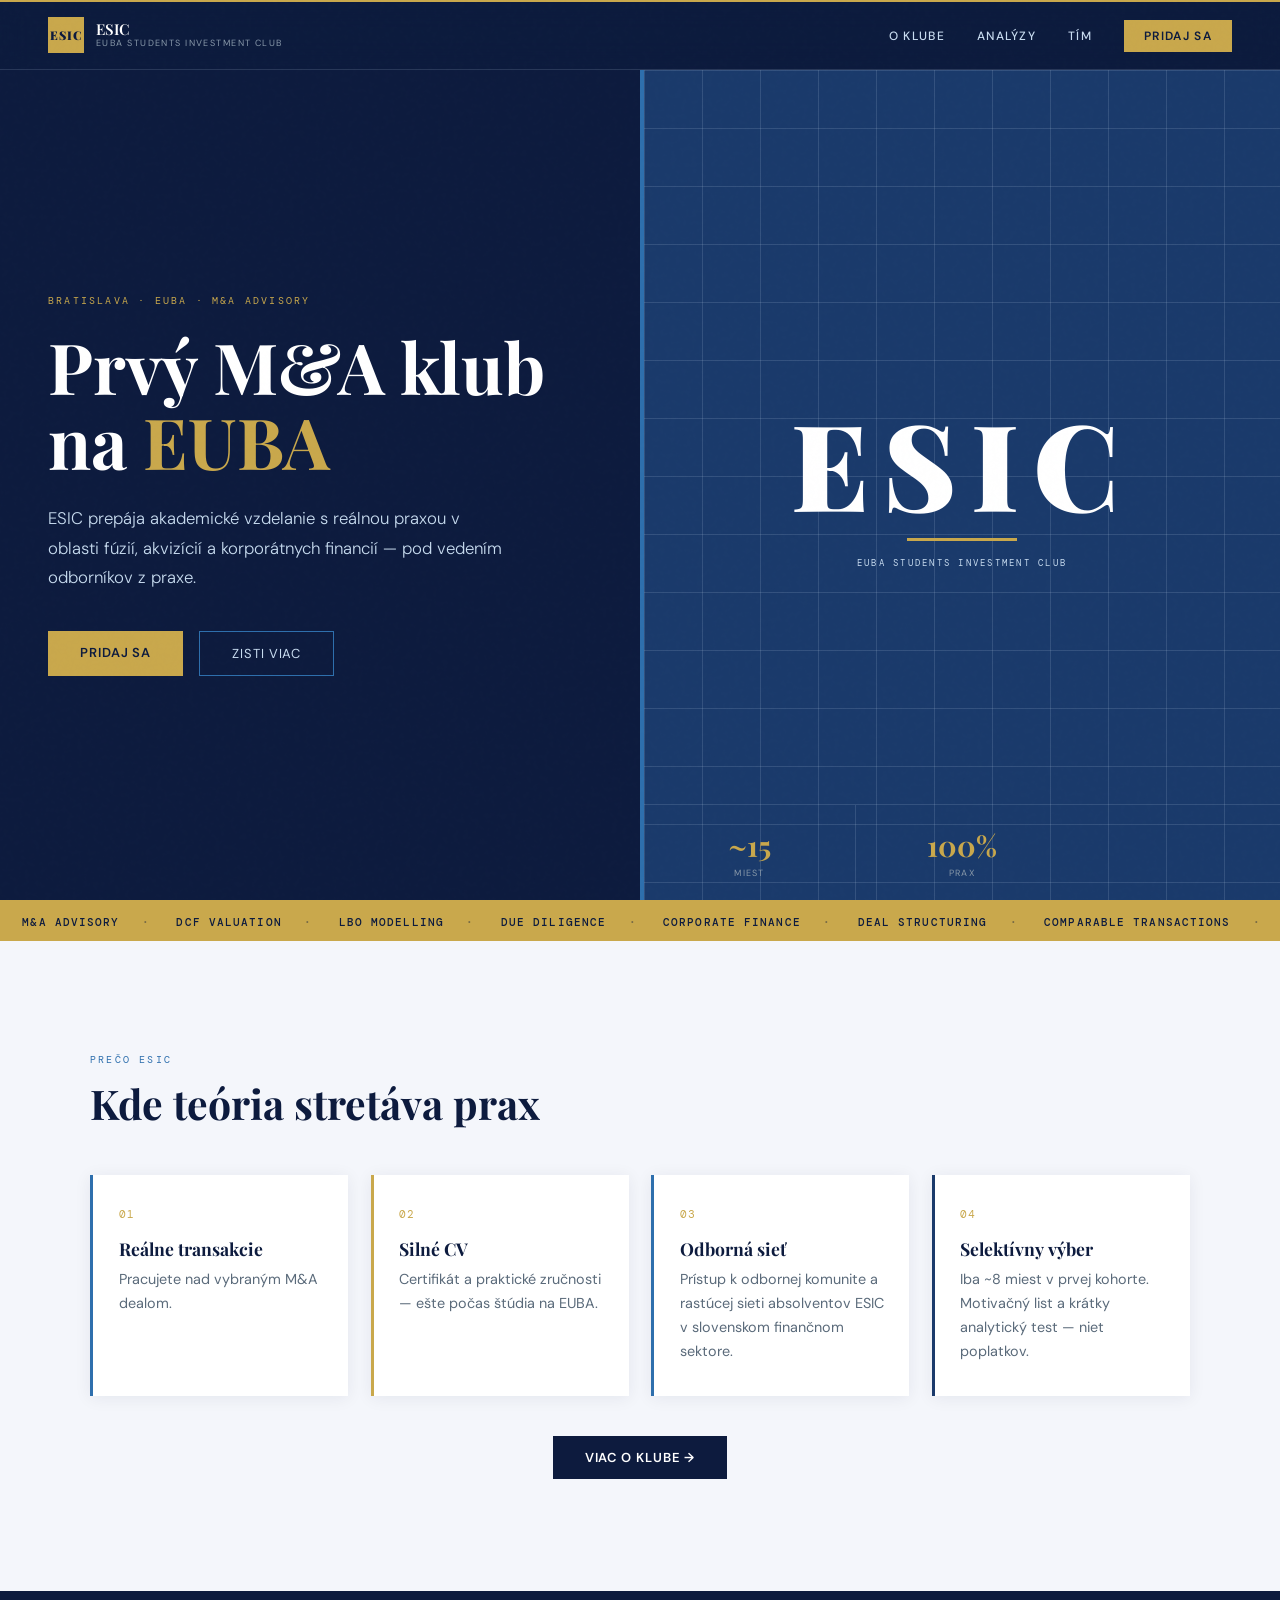
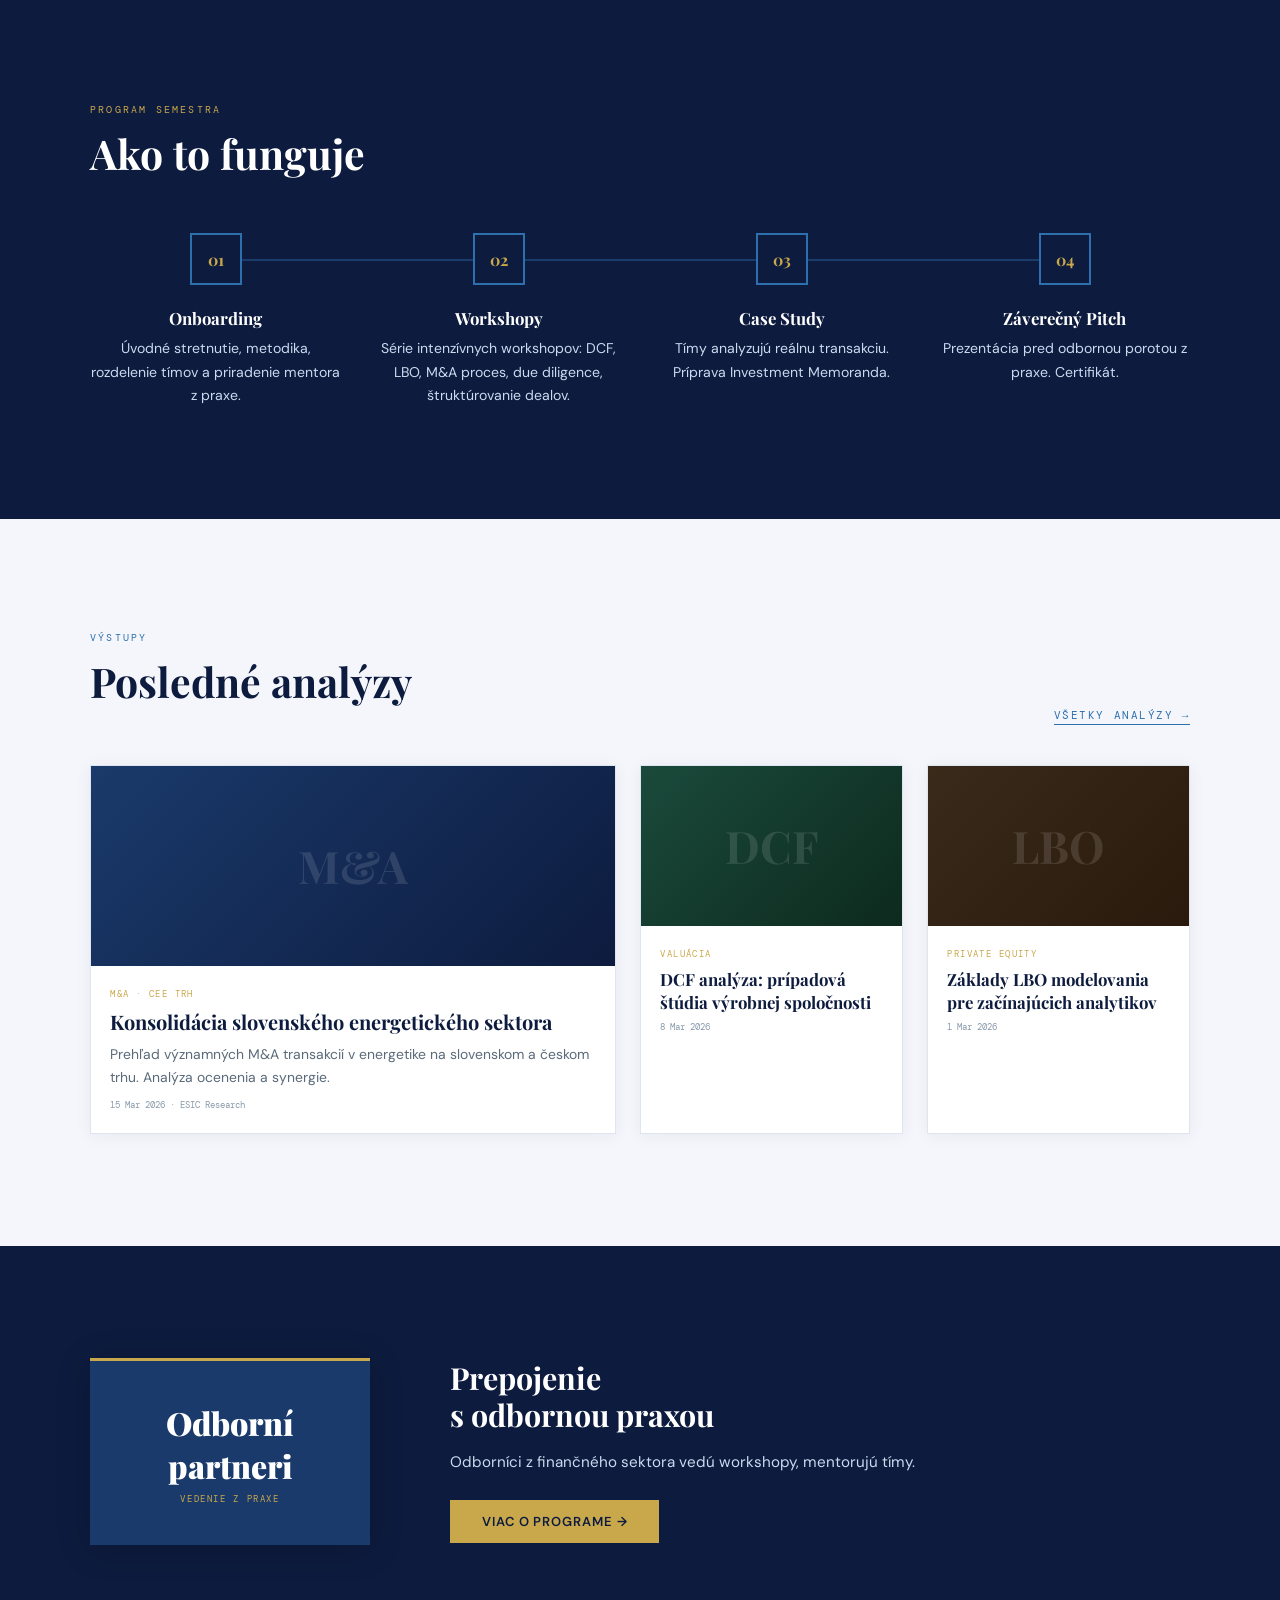
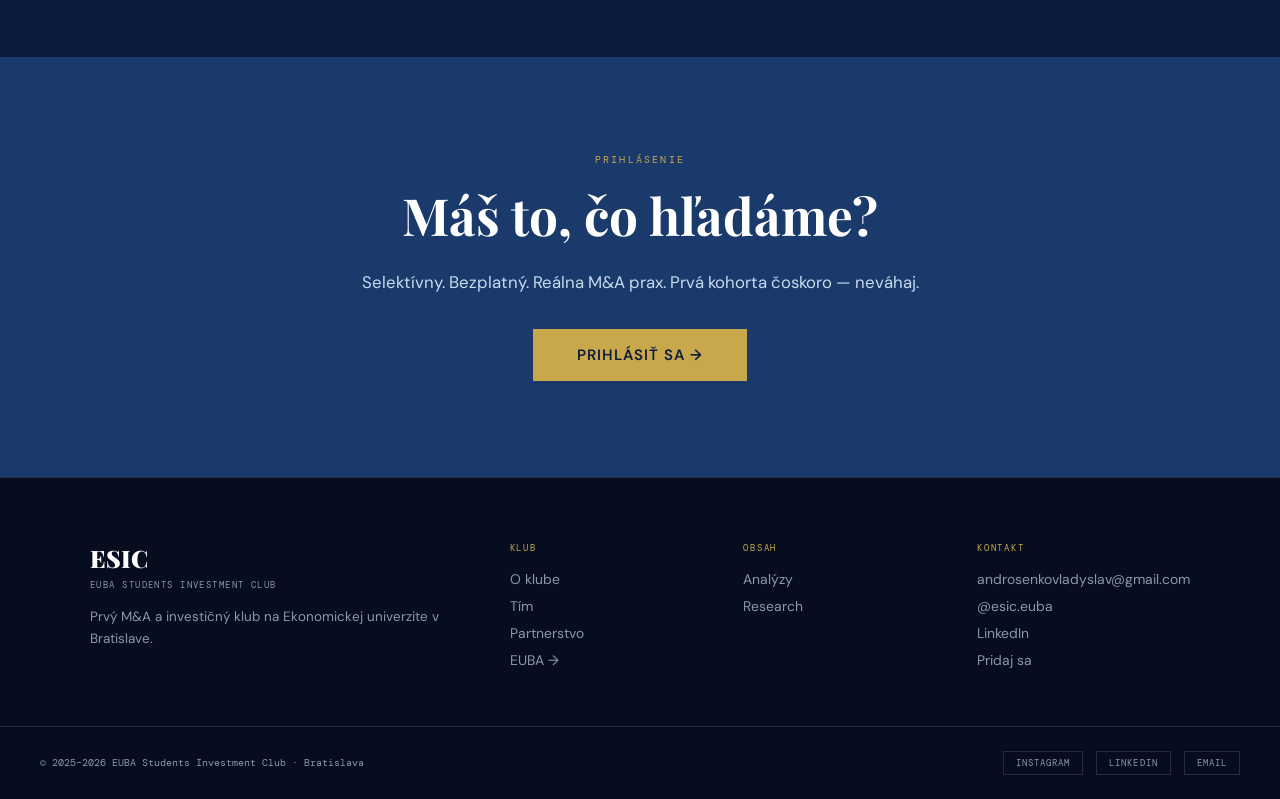
==== commit 4181eac0: "Update index.html" ====
--- a/index.html
+++ b/index.html
@@ -46,7 +46,6 @@
       <div class="hero-brand-sub">EUBA Students Investment Club</div>
     </div>
     <div class="hero-stats">
-      <div class="stat"><span class="stat-num">1</span><span class="stat-lbl">semester</span></div>
       <div class="stat"><span class="stat-num">~15</span><span class="stat-lbl">miest</span></div>
       <div class="stat"><span class="stat-num">100%</span><span class="stat-lbl">prax</span></div>
     </div>
@@ -60,7 +59,6 @@
     <span>DCF Valuation</span><span class="sep">·</span>
     <span>LBO Modelling</span><span class="sep">·</span>
     <span>Due Diligence</span><span class="sep">·</span>
-    <span>Investment Memorandum</span><span class="sep">·</span>
     <span>Corporate Finance</span><span class="sep">·</span>
     <span>Deal Structuring</span><span class="sep">·</span>
     <span>Comparable Transactions</span><span class="sep">·</span>
@@ -69,7 +67,6 @@
     <span>DCF Valuation</span><span class="sep">·</span>
     <span>LBO Modelling</span><span class="sep">·</span>
     <span>Due Diligence</span><span class="sep">·</span>
-    <span>Investment Memorandum</span><span class="sep">·</span>
     <span>Corporate Finance</span><span class="sep">·</span>
     <span>Deal Structuring</span><span class="sep">·</span>
     <span>Comparable Transactions</span><span class="sep">·</span>
@@ -86,22 +83,22 @@
       <div class="why-card reveal">
         <div class="why-icon">01</div>
         <h3>Reálne transakcie</h3>
-        <p>Pracujete na anonymizovaných prípadoch skutočných M&A dealov pod vedením skúsených odborníkov z praxe.</p>
+        <p>Pracujete nad vybraným M&A dealom.</p>
       </div>
       <div class="why-card reveal" style="--delay:.1s">
         <div class="why-icon">02</div>
         <h3>Silné CV</h3>
-        <p>Certifikát a odporúčanie od poradenskej firmy — ešte počas štúdia na EUBA.</p>
+        <p>Certifikát a praktické zručnosti — ešte počas štúdia na EUBA.</p>
       </div>
       <div class="why-card reveal" style="--delay:.2s">
         <div class="why-icon">03</div>
         <h3>Odborná sieť</h3>
-        <p>Prístup k odbornej komunite, podujatiam a rastúcej sieti absolventov ESIC v slovenskom finančnom sektore.</p>
+        <p>Prístup k odbornej komunite a rastúcej sieti absolventov ESIC v slovenskom finančnom sektore.</p>
       </div>
       <div class="why-card reveal" style="--delay:.3s">
         <div class="why-icon">04</div>
         <h3>Selektívny výber</h3>
-        <p>Iba ~15 miest v prvej kohorte. Motivačný list a krátky analytický test — niet poplatkov.</p>
+        <p>Iba ~8 miest v prvej kohorte. Motivačný list a krátky analytický test — niet poplatkov.</p>
       </div>
     </div>
     <div class="why-cta reveal">
@@ -134,14 +131,14 @@
         <div class="tl-dot">03</div>
         <div class="tl-content">
           <h3>Case Study</h3>
-          <p>Tímy analyzujú reálnu (anonymizovanú) transakciu. Príprava Investment Memoranda.</p>
+          <p>Tímy analyzujú reálnu transakciu. Príprava Investment Memoranda.</p>
         </div>
       </div>
       <div class="tl-step reveal" style="--delay:.3s">
         <div class="tl-dot">04</div>
         <div class="tl-content">
           <h3>Záverečný Pitch</h3>
-          <p>Prezentácia pred odbornou porotou z praxe. Certifikát + odporúčanie pre najlepších absolventov.</p>
+          <p>Prezentácia pred odbornou porotou z praxe. Certifikát.</p>
         </div>
       </div>
     </div>
@@ -203,7 +200,7 @@
     </div>
     <div class="partner-text reveal" style="--delay:.1s">
       <h2 class="white">Prepojenie<br>s odbornou praxou</h2>
-      <p>Odborníci z finančného sektora vedú workshopy, mentorujú tímy a hodnotia záverečné práce. Najlepší absolventi sú odporúčaní na stáže a pozície.</p>
+      <p>Odborníci z finančného sektora vedú workshopy, mentorujú tímy.</p>
       <a href="about.html#partner" class="btn-gold" style="margin-top:1.5rem;display:inline-block">Viac o programe →</a>
     </div>
   </div>
--- a/style.css
+++ b/style.css
@@ -609,8 +609,8 @@
 body { overflow-x: hidden; max-width: 100%; }
 
 @media (max-width: 1024px) {
-  .hero { grid-template-columns: 1fr; }
-  .hero-right { min-height: 260px; padding: 2rem; }
+  .hero { grid-template-columns: 1fr; min-height: auto; }
+  .hero-right { min-height: 200px; padding: 2rem; }
   .hero-stats  { position: static; }
   .hero-left   { padding: 5rem 2rem 3rem; max-width: 100%; }
   nav { padding: 0 1.5rem; }
@@ -643,10 +643,13 @@
   /* Container — tighter padding on small screens */
   .container { padding: 0 1.2rem; }
 
-  /* Sections — reduce vertical padding on mobile */
-  .section-dark  { padding: 4rem 0; }
-  .section-light { padding: 4rem 0; }
-  .section-royal { padding: 4rem 0; }
+  /* Sections — tighter on mobile, no gap visible when scrolled */
+  .section-dark  { padding: 3rem 0; }
+  .section-light { padding: 3rem 0; }
+  .section-royal { padding: 3rem 0; }
+
+  /* Why-grid first section gets even less top padding */
+  .why.section-light { padding-top: 2rem; }
 
   /* Page hero — fix the gap between nav and content */
   .page-hero {
@@ -655,9 +658,10 @@
   }
   .page-hero h1 { font-size: clamp(2rem, 8vw, 3rem); }
 
-  /* Hero homepage */
-  .hero-left { padding: 4rem 1.2rem 2.5rem; }
-  .hero-right { min-height: 220px; padding: 1.5rem; }
+  /* Hero */
+  .hero { grid-template-columns: 1fr; min-height: auto; padding-bottom: 0; }
+  .hero-left { padding: 4rem 1.2rem 2rem; }
+  .hero-right { display: none; }
   .hero-acronym { font-size: 5rem; }
 
   /* Grids */
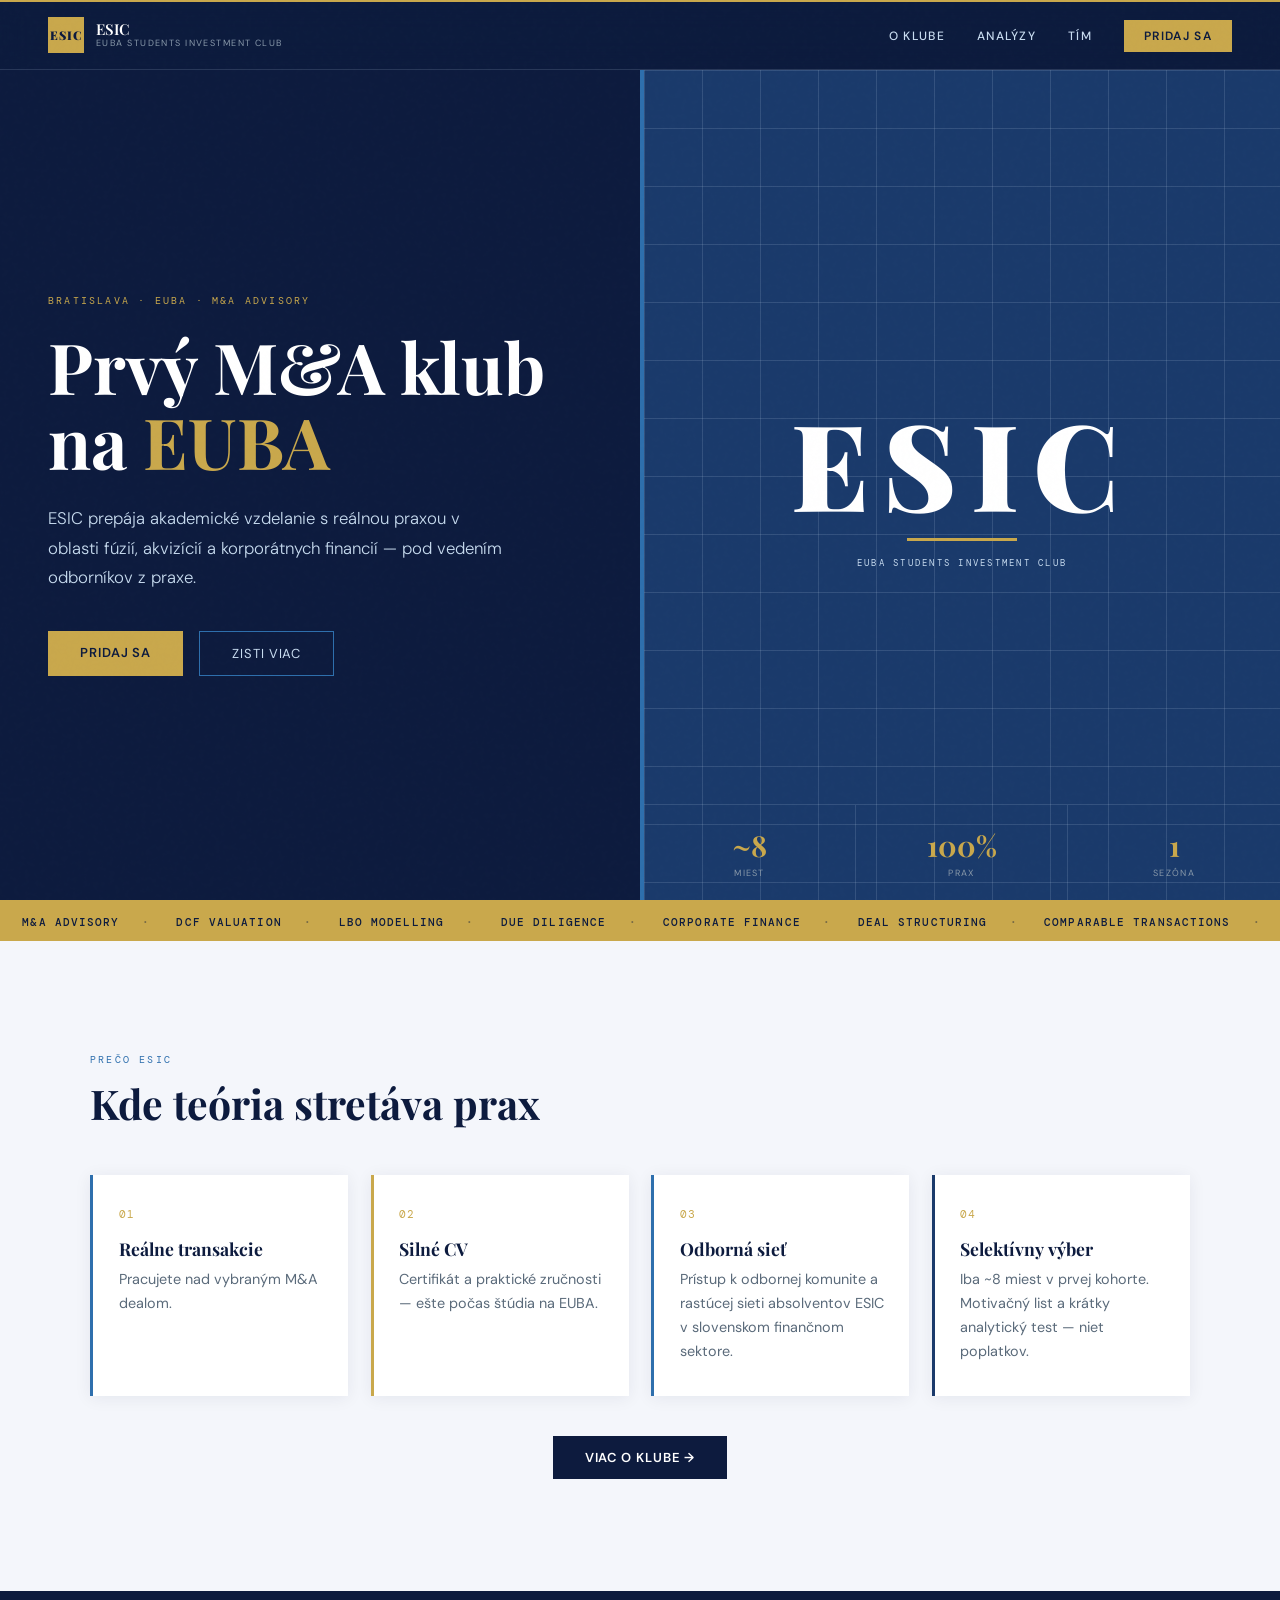
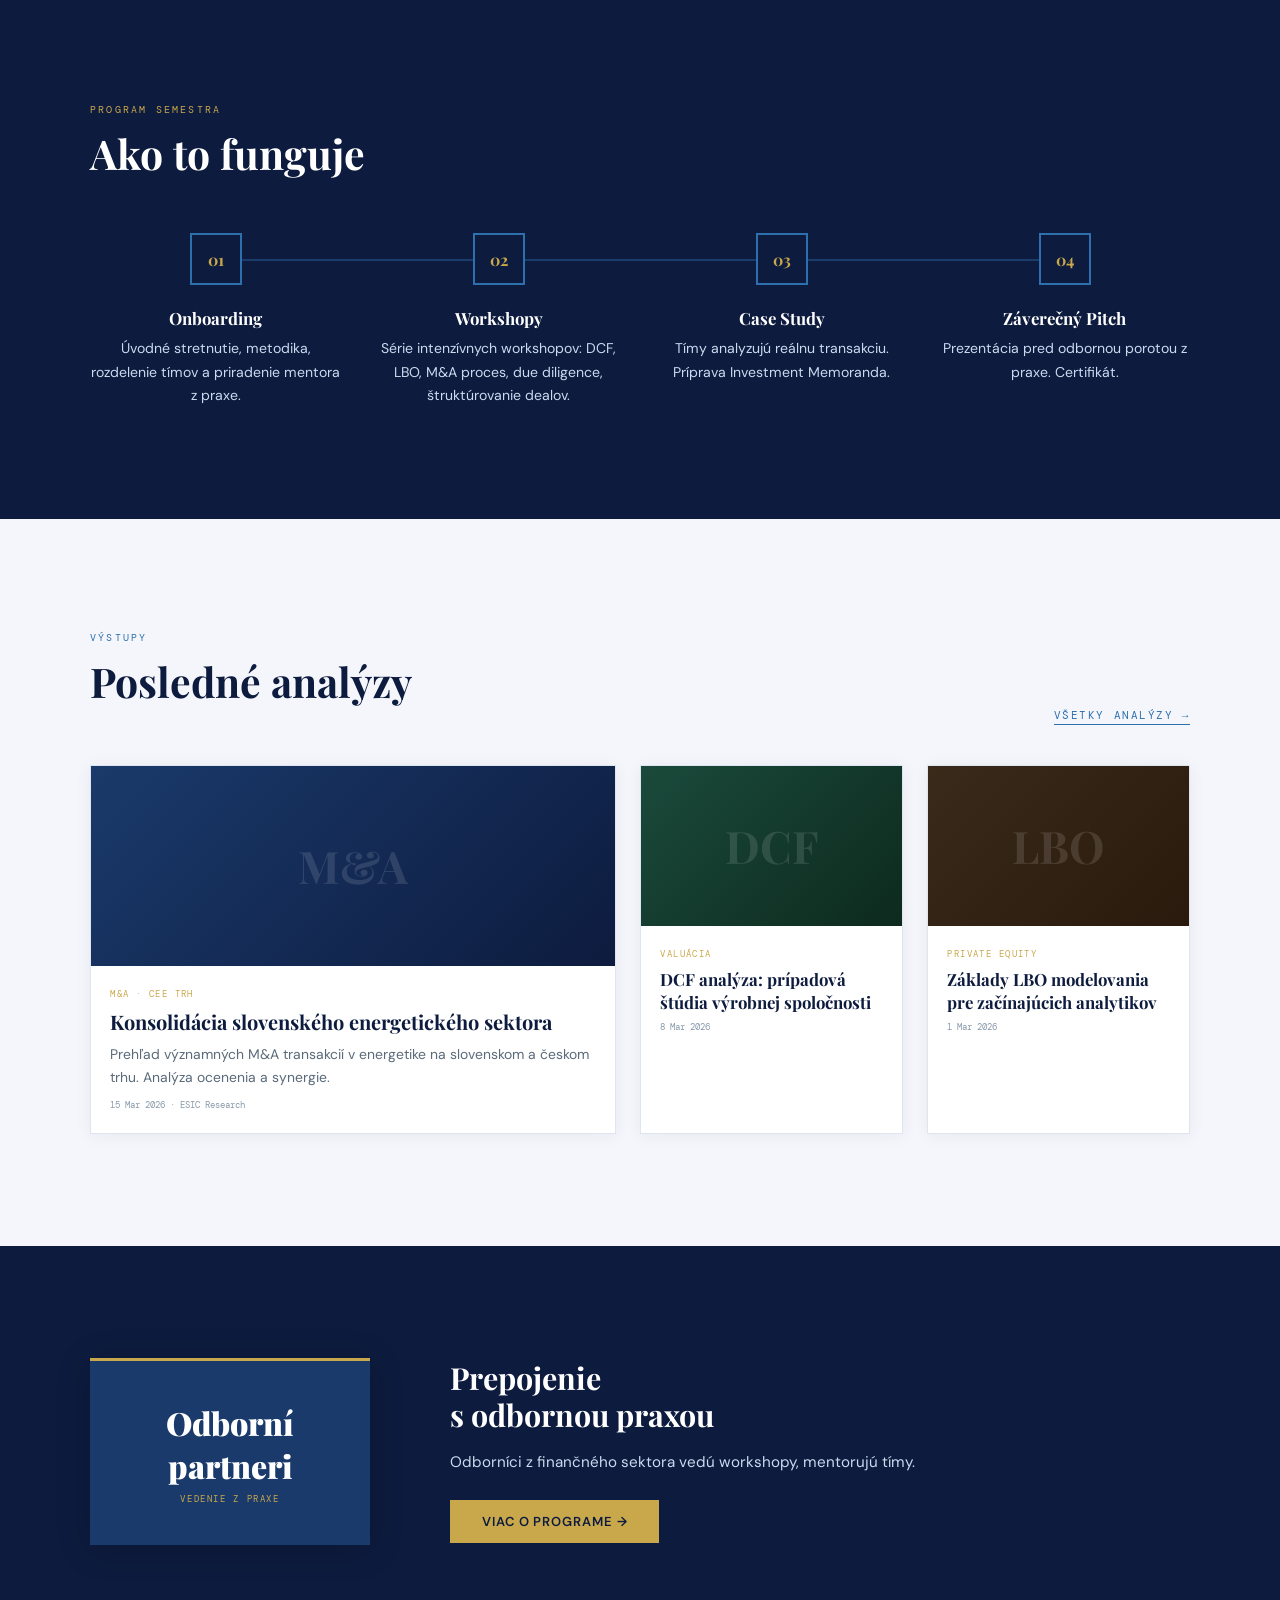
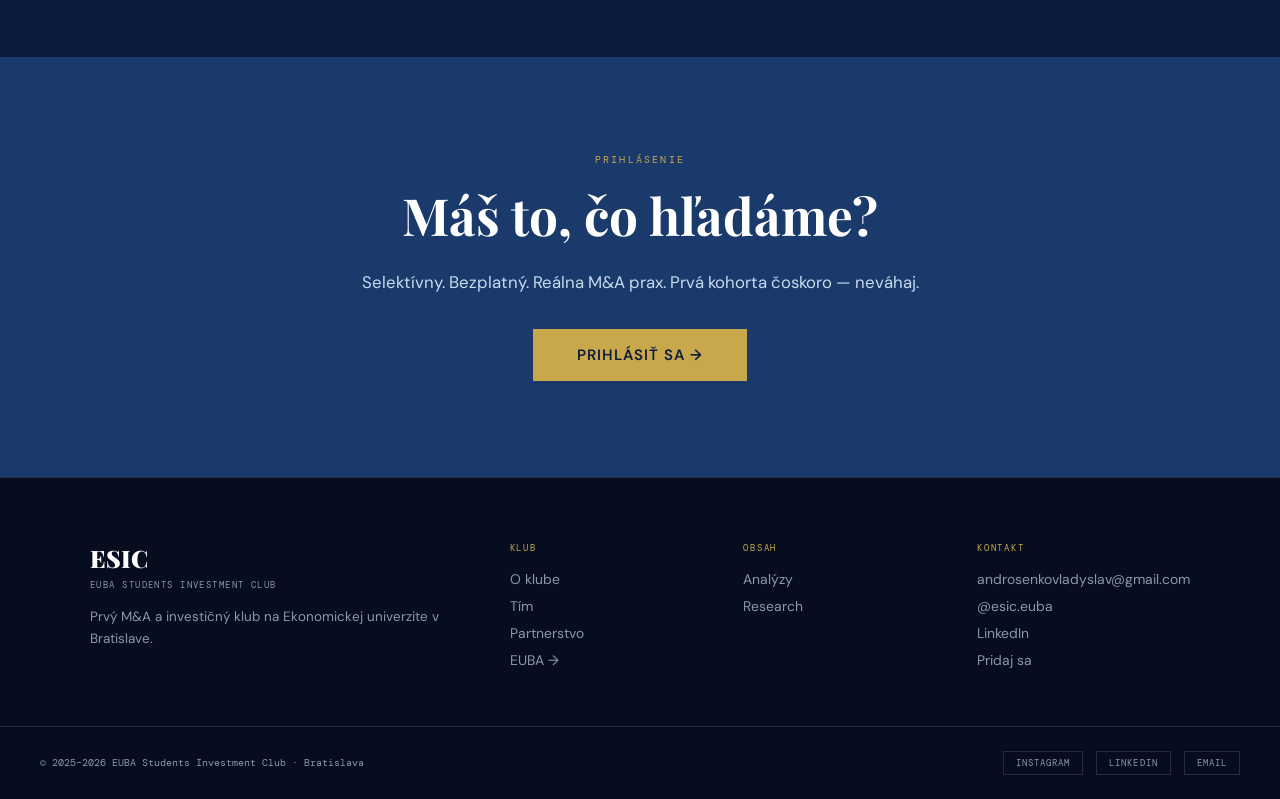
==== commit fbc756b6: "Update index.html" ====
--- a/index.html
+++ b/index.html
@@ -46,8 +46,9 @@
       <div class="hero-brand-sub">EUBA Students Investment Club</div>
     </div>
     <div class="hero-stats">
-      <div class="stat"><span class="stat-num">~15</span><span class="stat-lbl">miest</span></div>
+      <div class="stat"><span class="stat-num">~8</span><span class="stat-lbl">miest</span></div>
       <div class="stat"><span class="stat-num">100%</span><span class="stat-lbl">prax</span></div>
+      <div class="stat"><span class="stat-num">1</span><span class="stat-lbl">sezóna</span></div>
     </div>
   </div>
 </section>
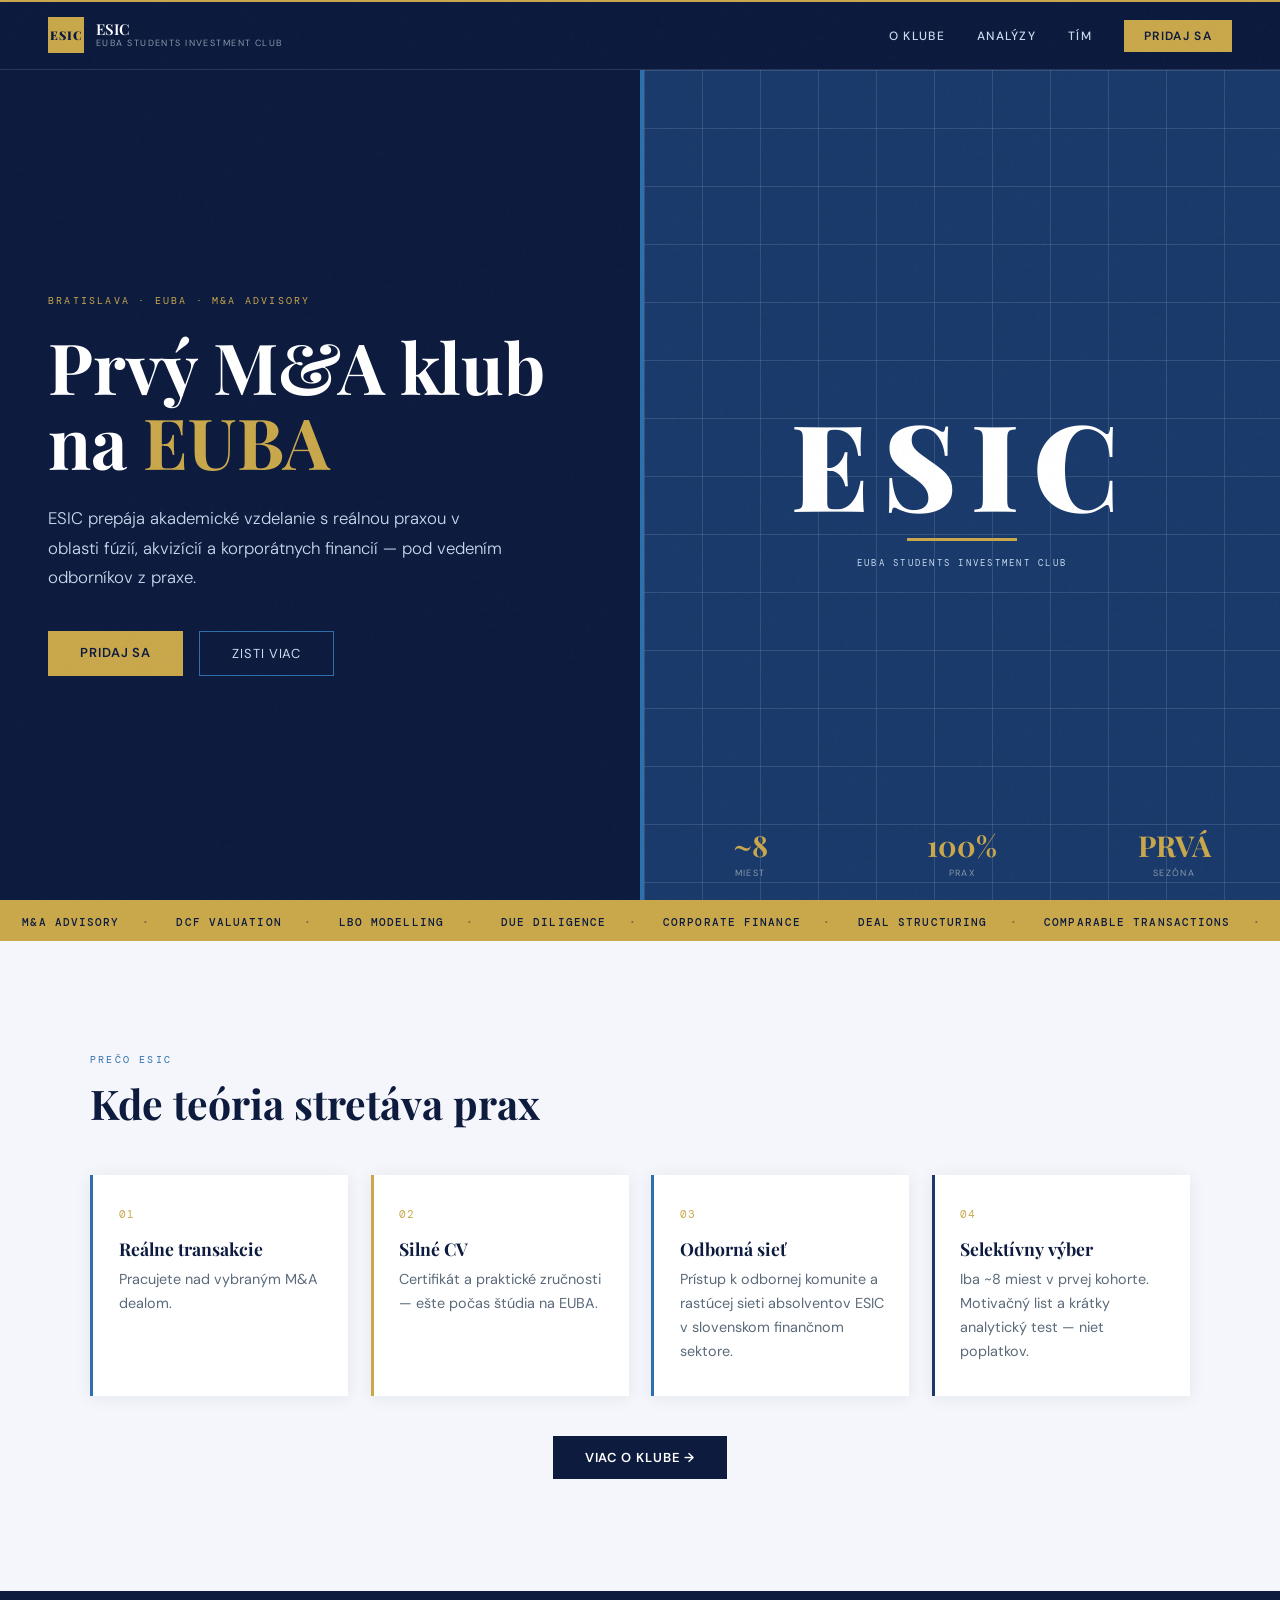
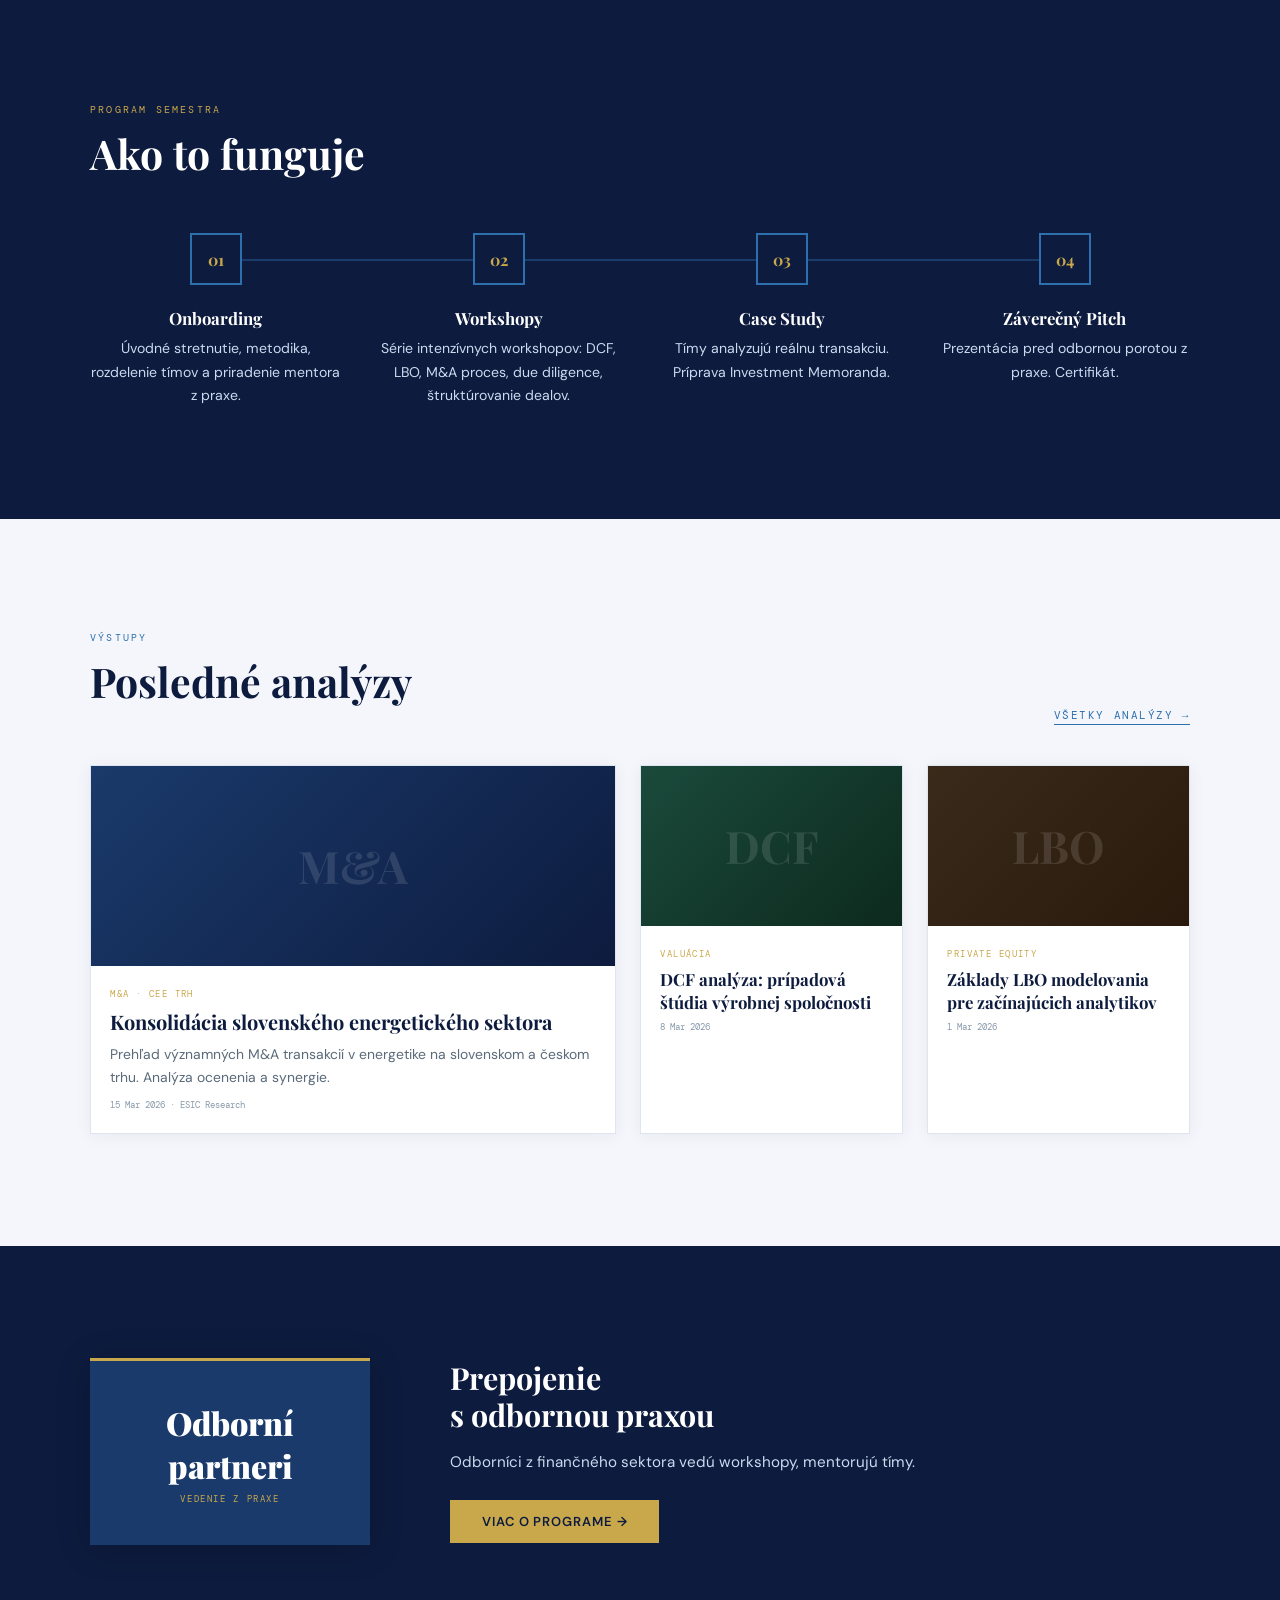
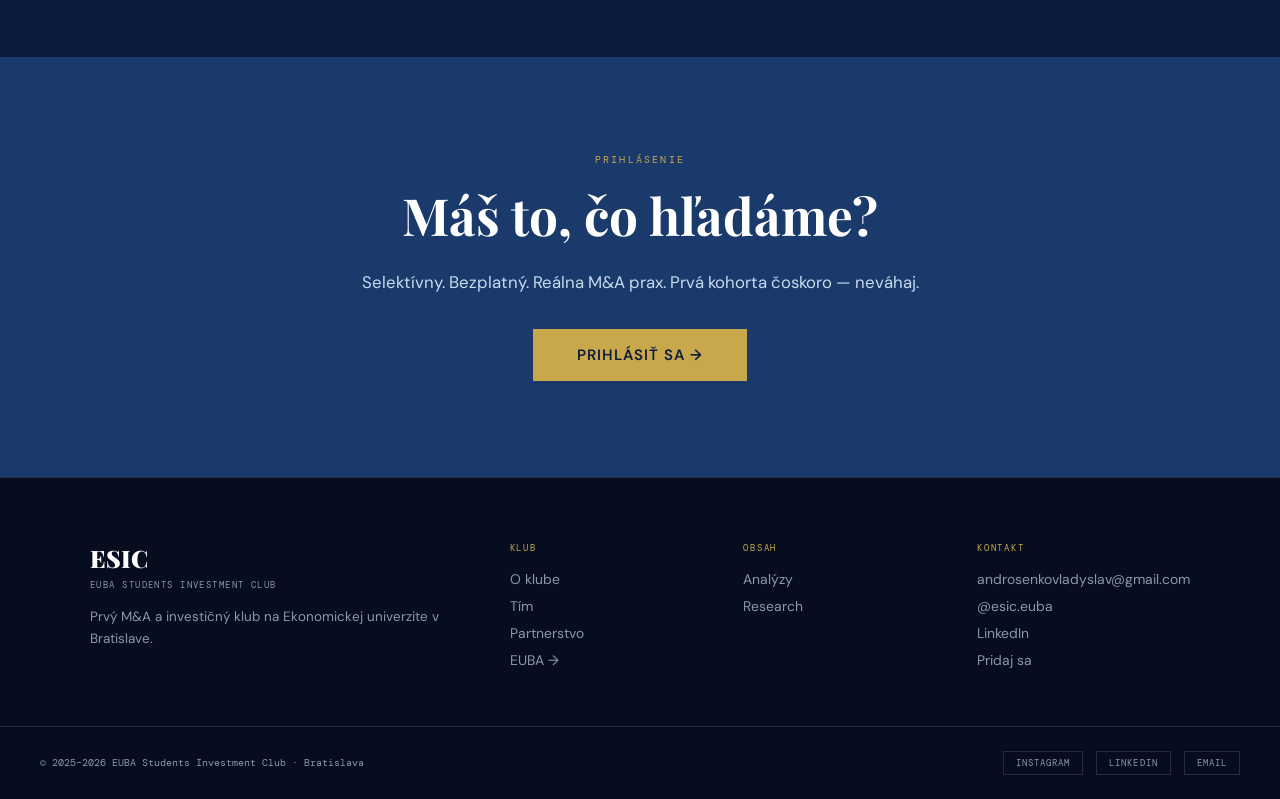
==== commit 1d3bc315: "Update index.html" ====
--- a/index.html
+++ b/index.html
@@ -48,7 +48,7 @@
     <div class="hero-stats">
       <div class="stat"><span class="stat-num">~8</span><span class="stat-lbl">miest</span></div>
       <div class="stat"><span class="stat-num">100%</span><span class="stat-lbl">prax</span></div>
-      <div class="stat"><span class="stat-num">1</span><span class="stat-lbl">sezóna</span></div>
+      <div class="stat"><span class="stat-num">PRVÁ</span><span class="stat-lbl">sezóna</span></div>
     </div>
   </div>
 </section>
--- a/style.css
+++ b/style.css
@@ -258,13 +258,12 @@
 .hero-stats {
   position: absolute; bottom: 0; left: 0; right: 0;
   display: grid; grid-template-columns: repeat(3,1fr);
-  border-top: 1px solid var(--border);
   z-index: 1;
   opacity: 0; animation: fadeIn 1s 1.3s forwards;
 }
 .stat {
   display: flex; flex-direction: column; align-items: center;
-  padding: 1.3rem .5rem; border-right: 1px solid var(--border);
+  padding: 1.3rem .5rem;
 }
 .stat:last-child { border-right: none; }
 .stat-num {
